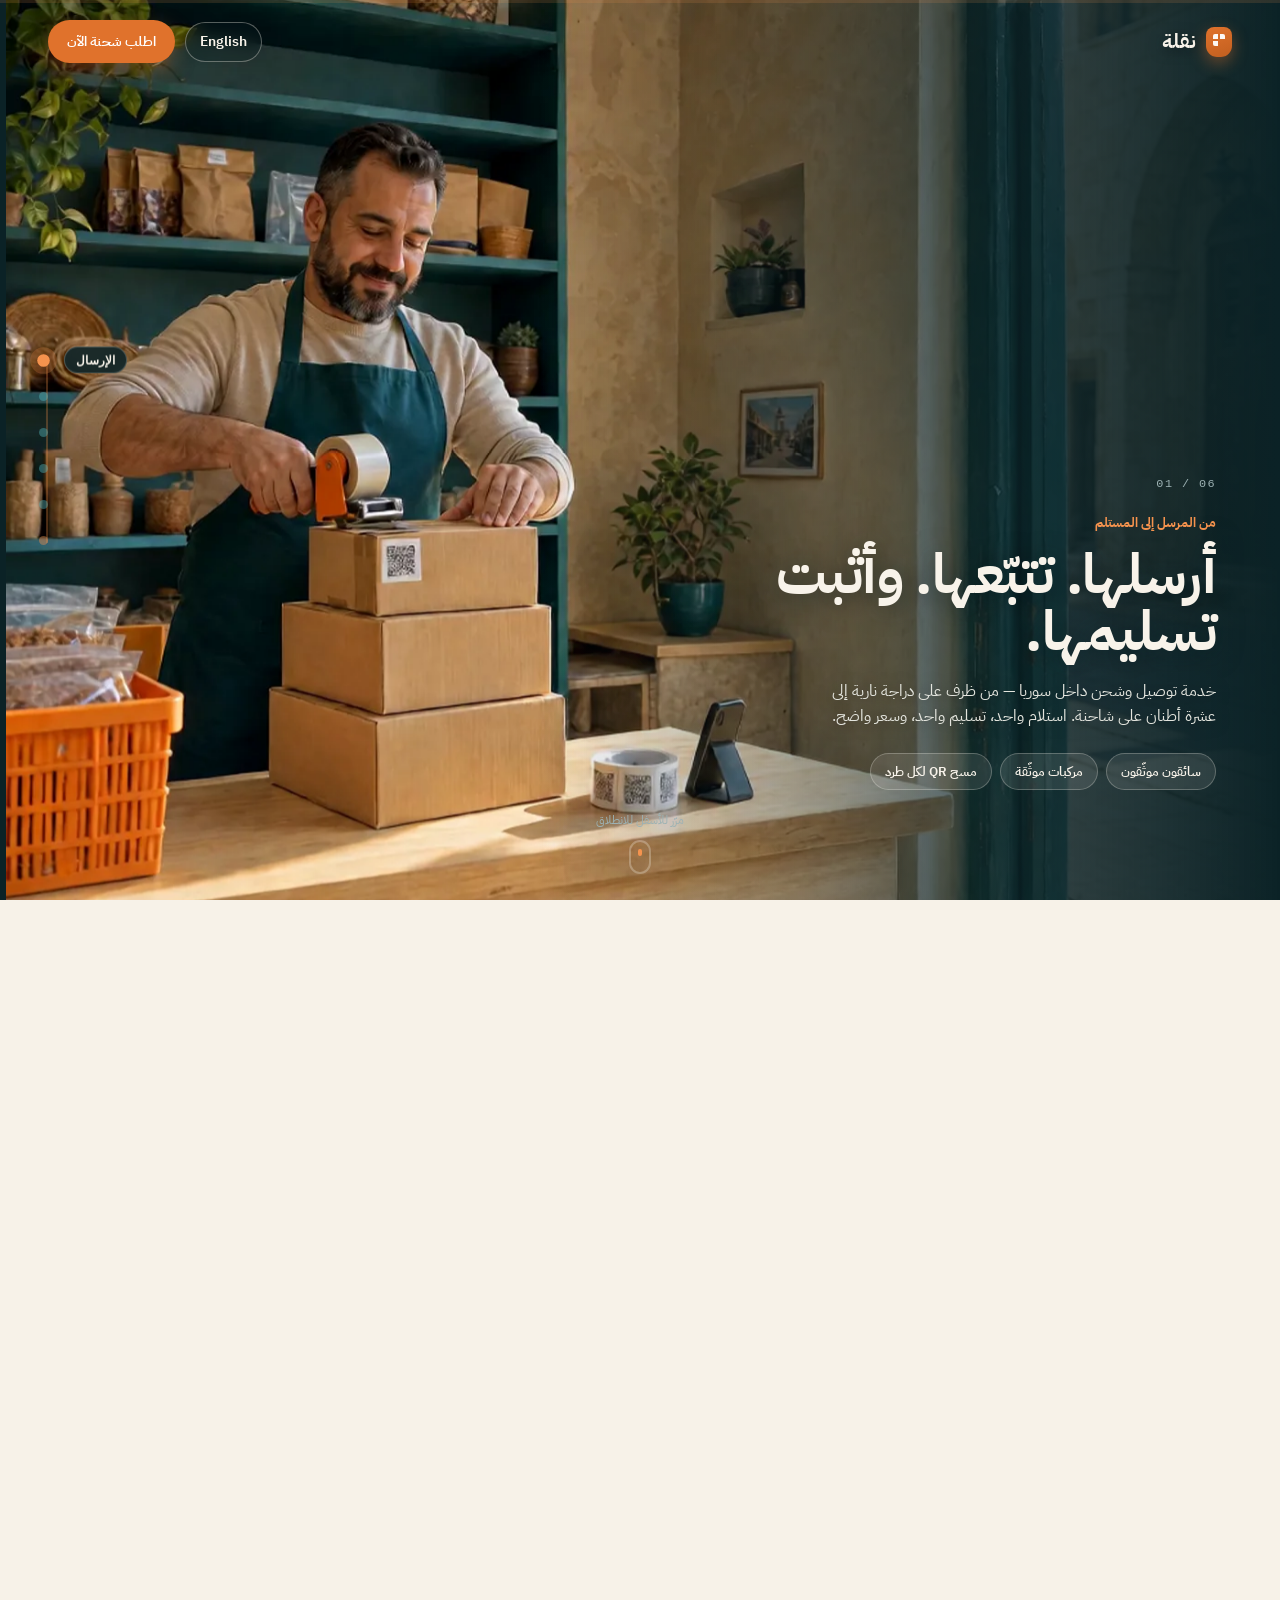
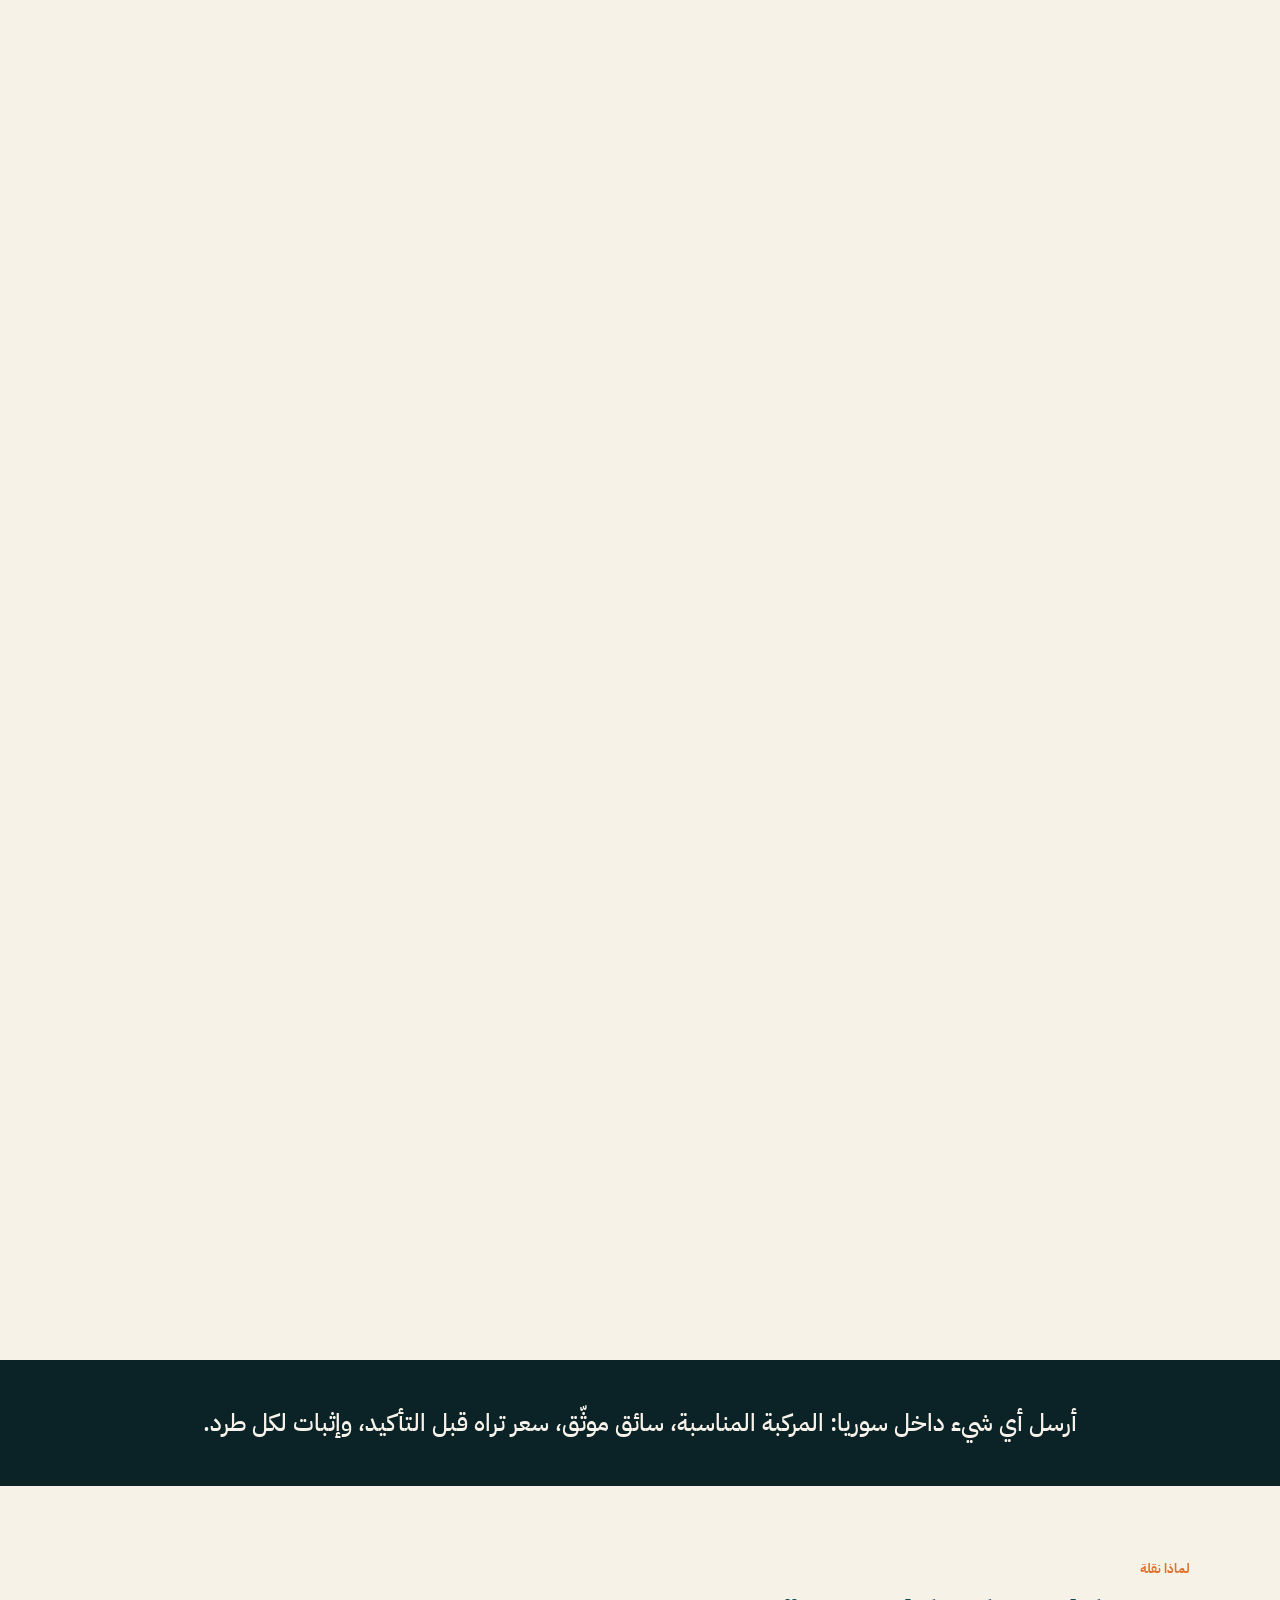
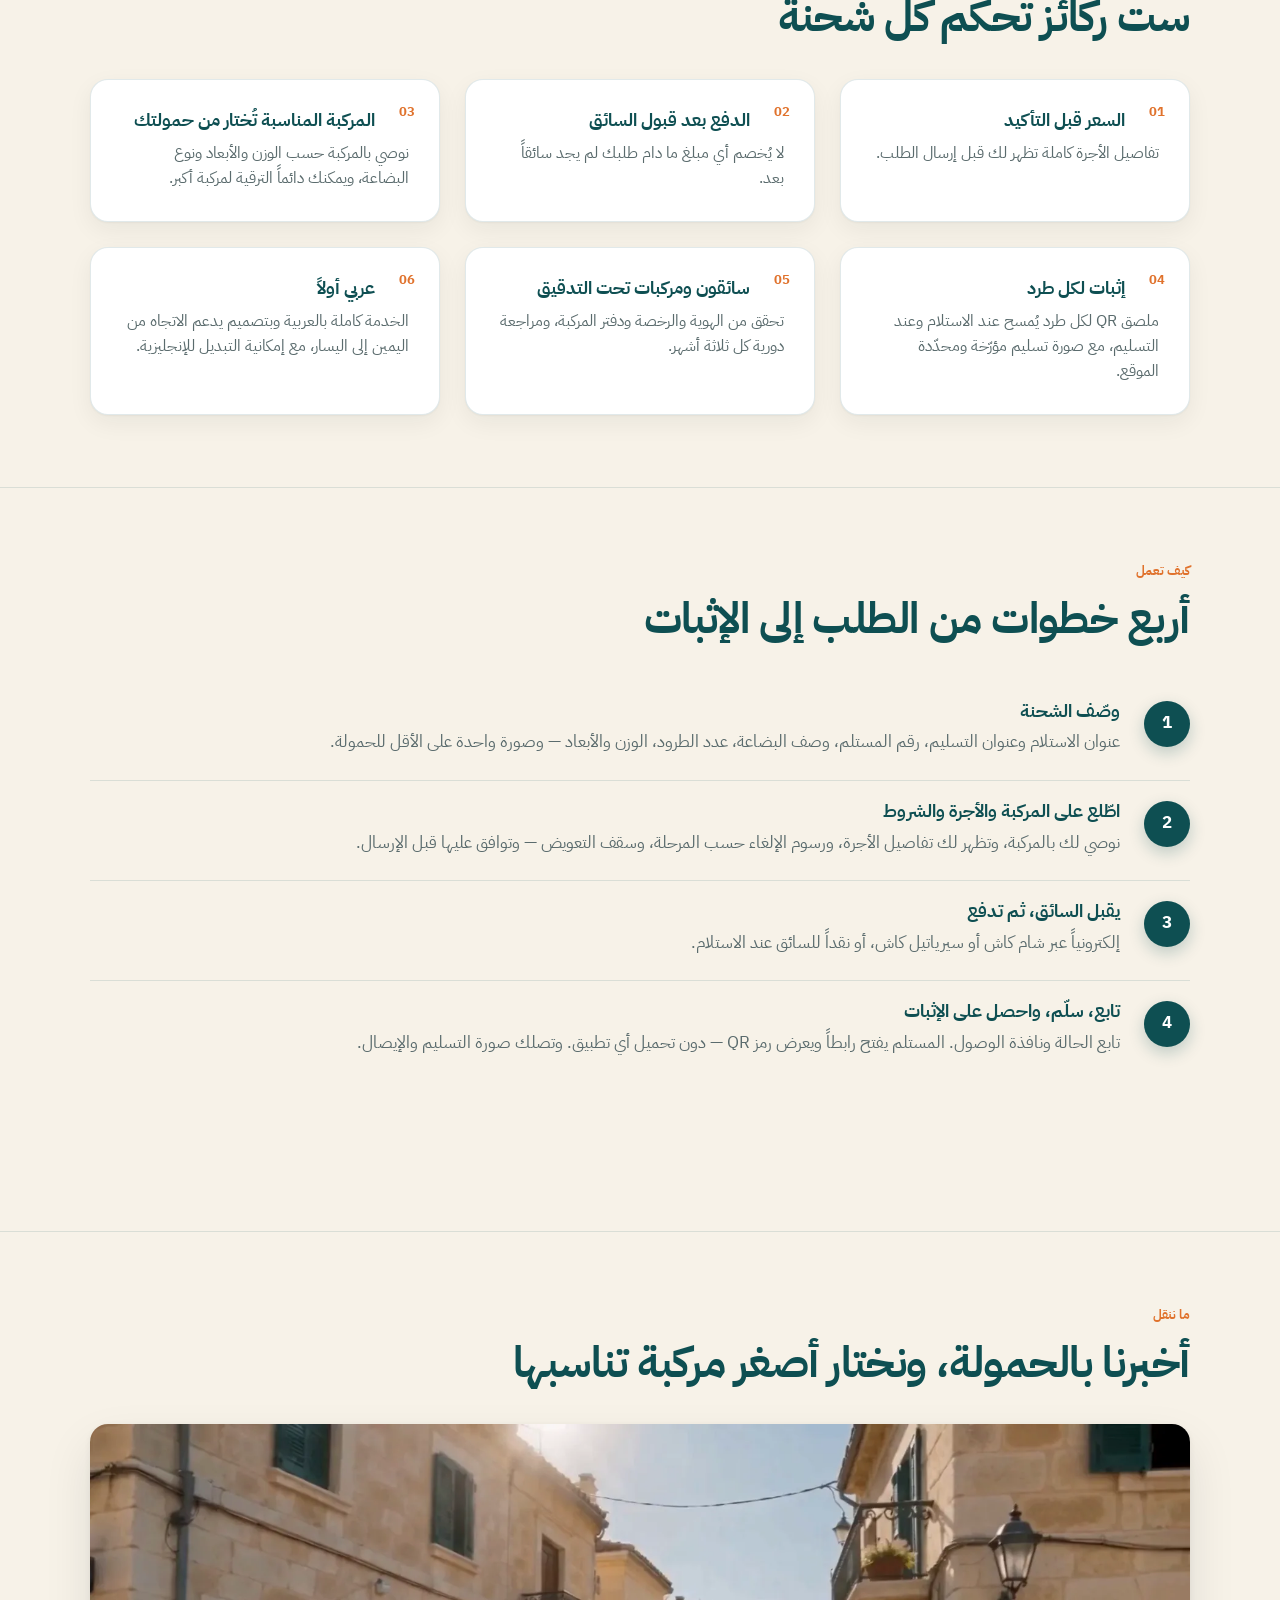
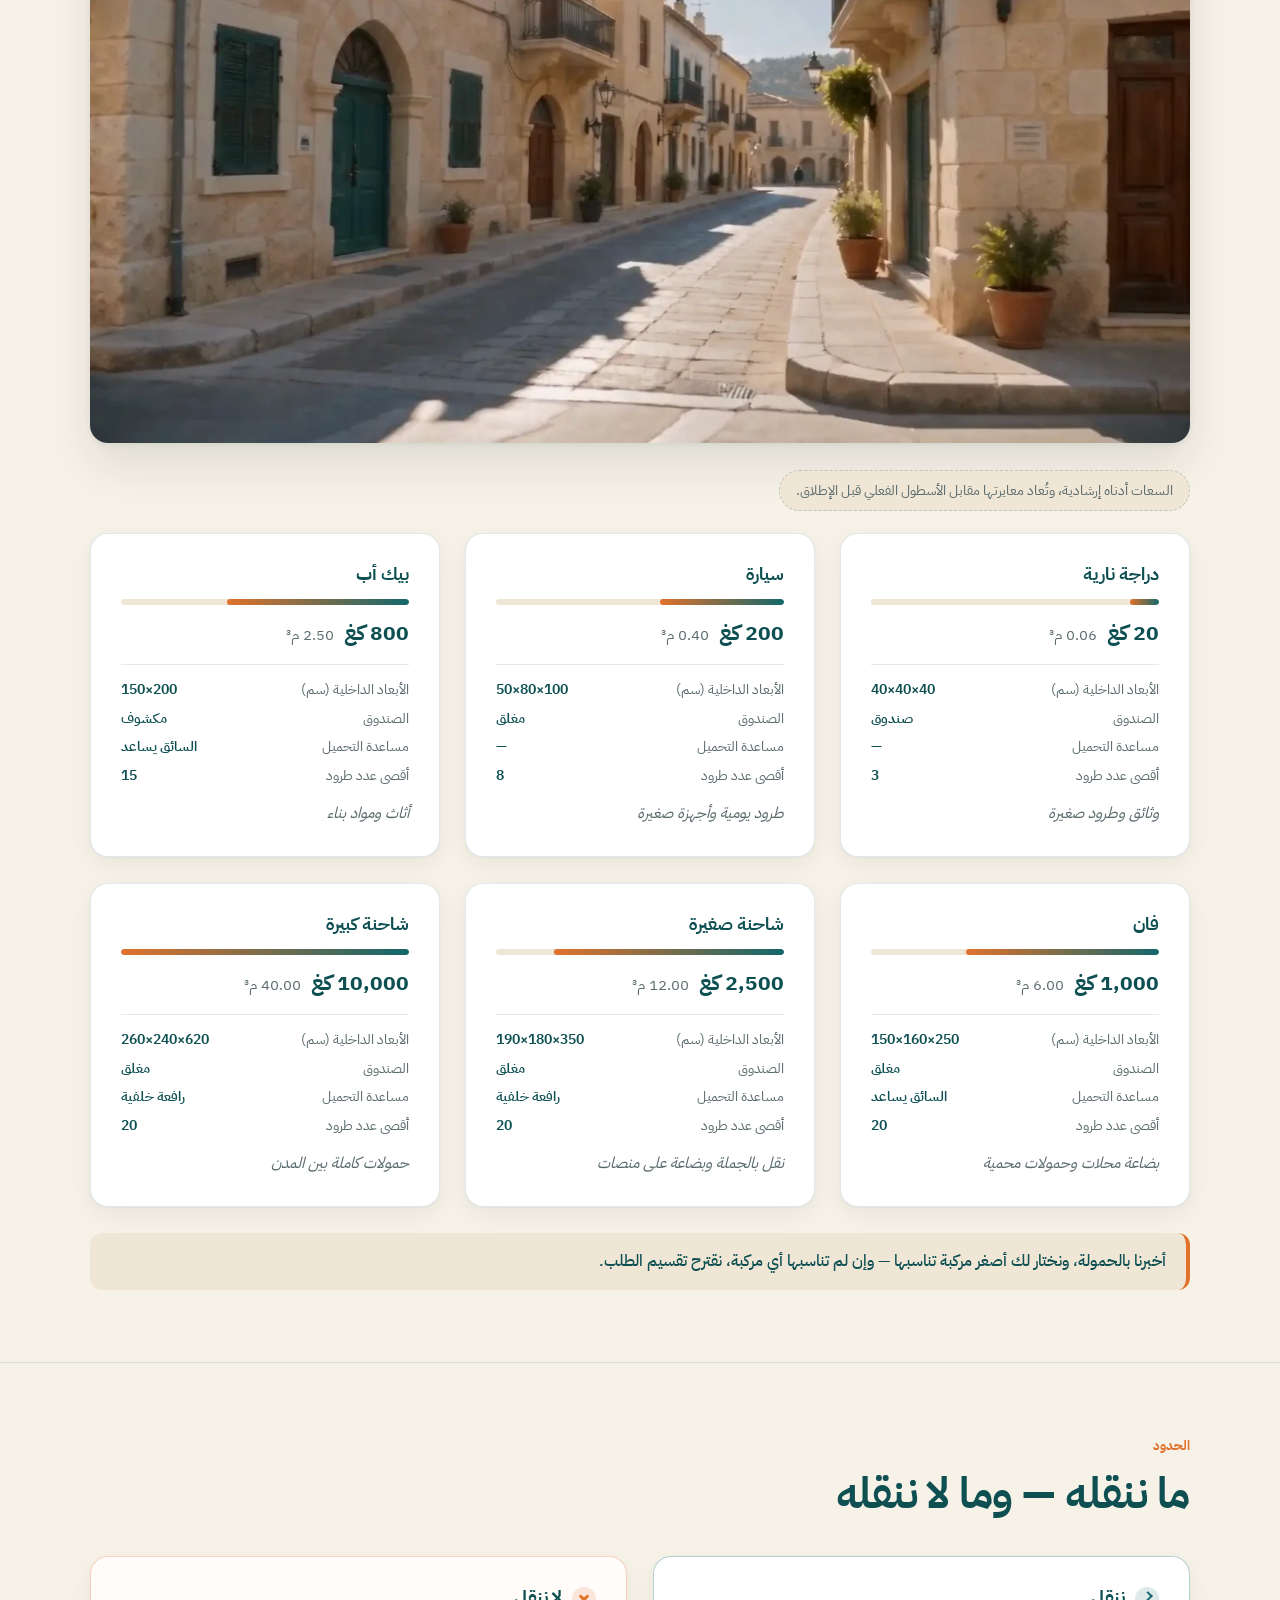
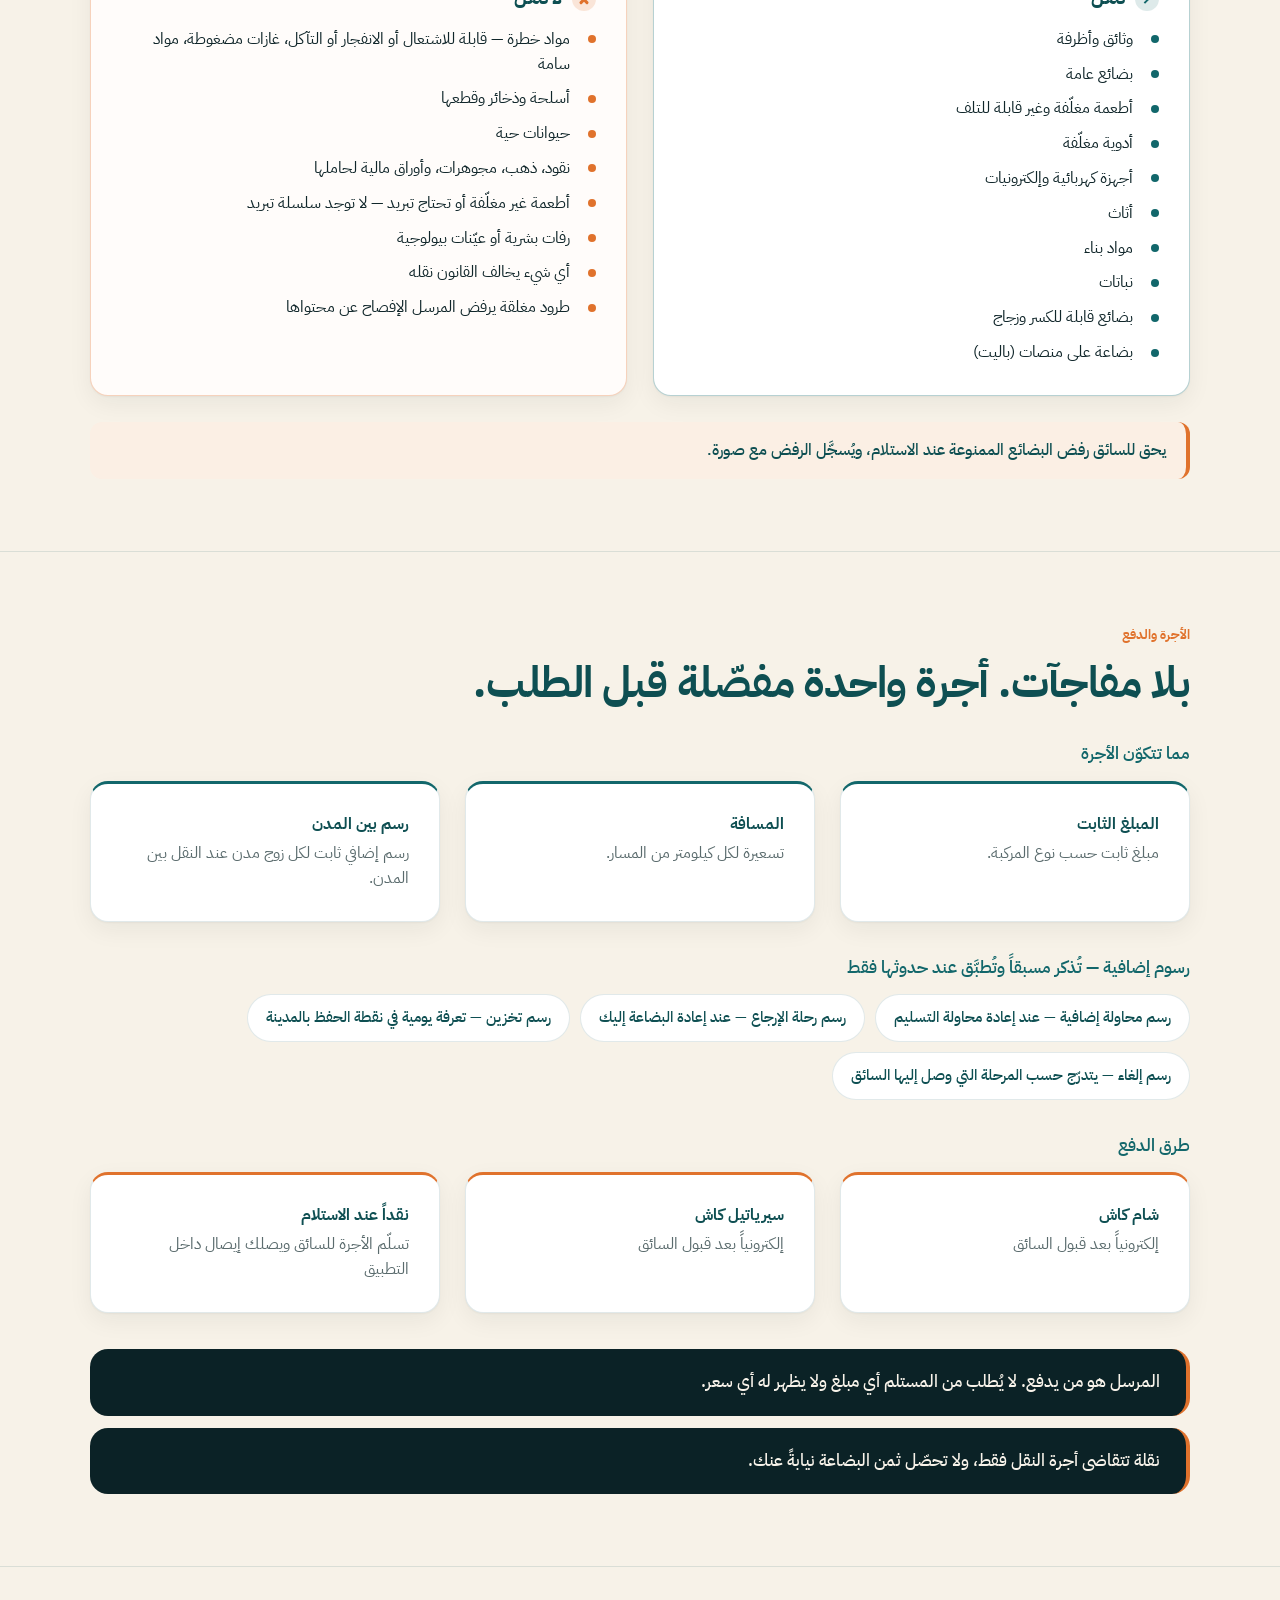
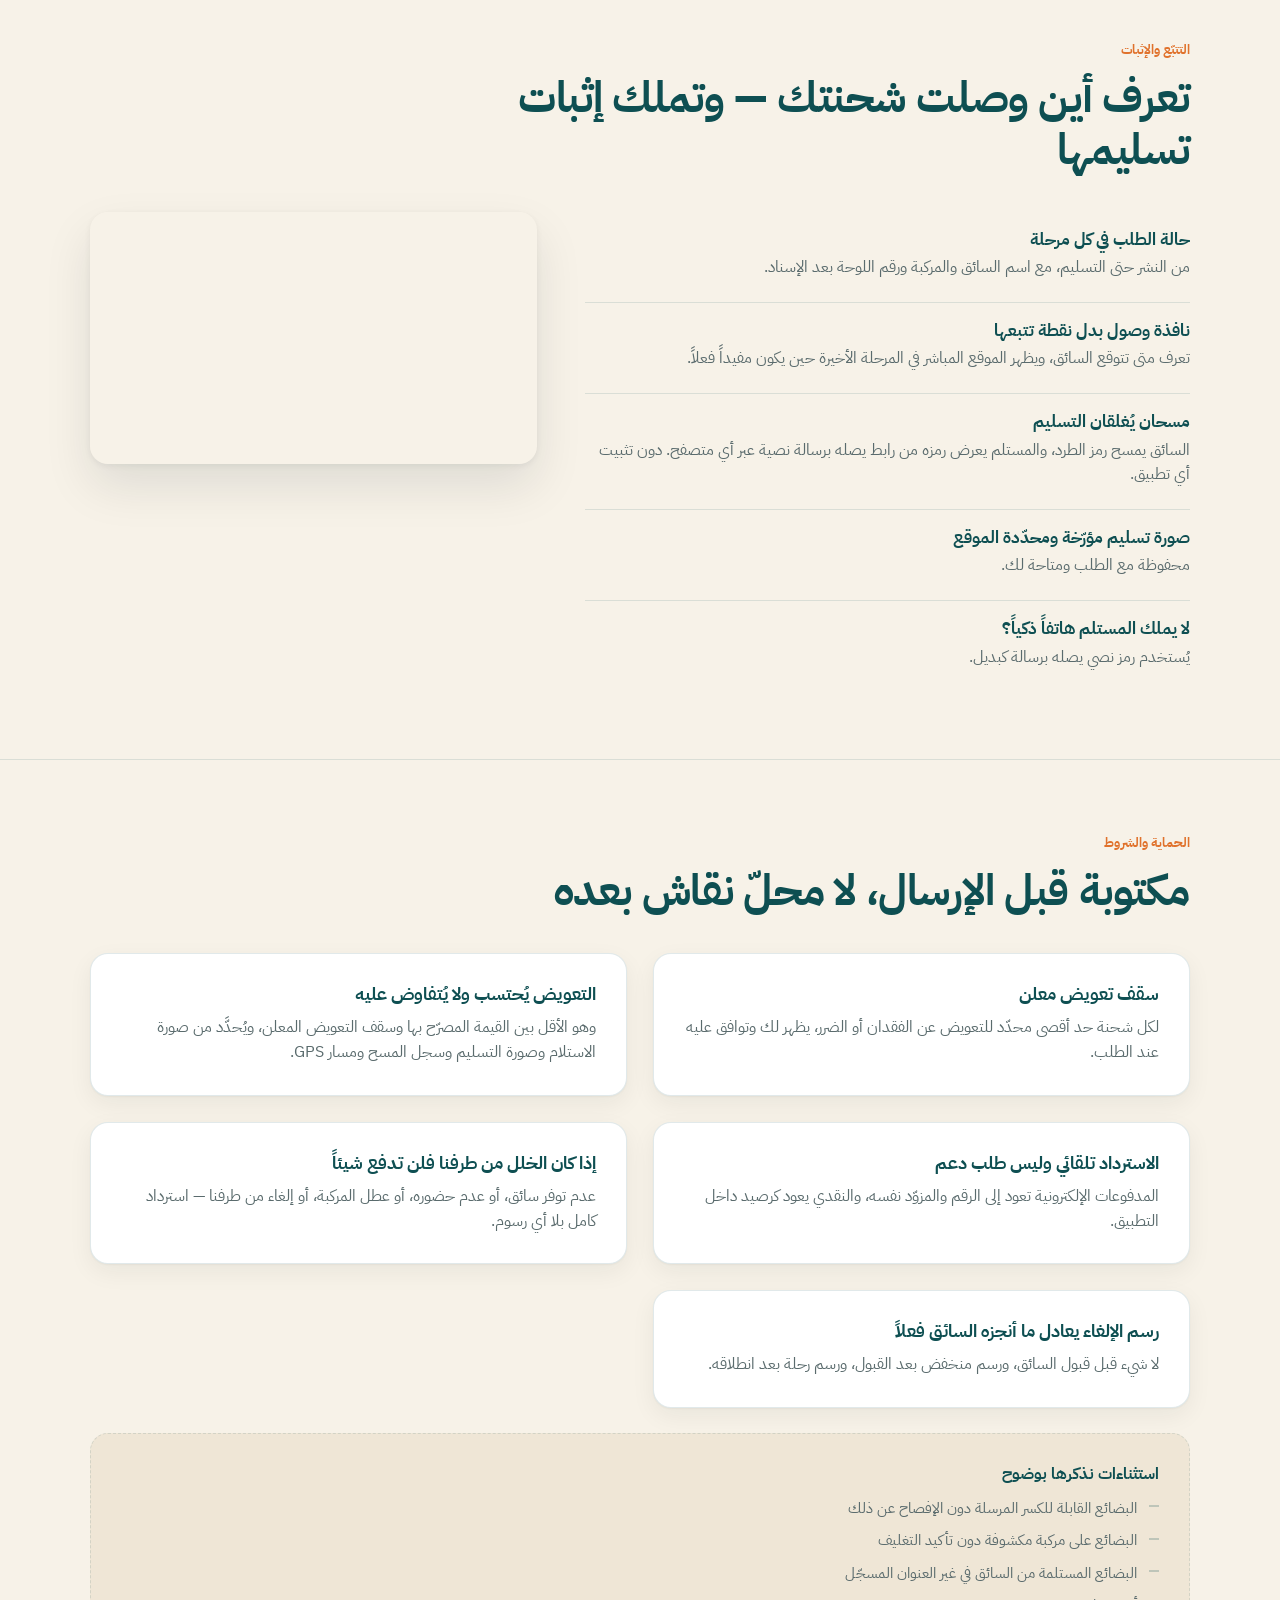
==== index.html @ bca96ea9 "Naqla landing page: scroll-scrubbed camera flight, ar + en Replaces the previous contents of this re" ====
<!doctype html>
<html lang="ar" dir="rtl">
<head>
<meta charset="utf-8">
<meta name="viewport" content="width=device-width, initial-scale=1, viewport-fit=cover">
<title>نقلة — خدمة التوصيل والشحن داخل سوريا</title>
<meta name="description" content="احجز سائقاً موثّقاً والمركبة المناسبة لحمولتك. سعر واضح قبل التأكيد، وإثبات QR لكل طرد، وتوصيل داخل المدينة وبين المدن.">
<meta name="keywords" content="توصيل سوريا، شحن دمشق حلب، نقل بضائع، شحن داخلي">
<meta name="theme-color" content="#0B2226">
<link rel="icon" href="assets/img/favicon.svg" type="image/svg+xml">
<link rel="apple-touch-icon" href="assets/img/og.jpg">
<link rel="canonical" href="https://naqla.sy/">
<link rel="alternate" hreflang="ar" href="https://naqla.sy/">
<link rel="alternate" hreflang="en" href="https://naqla.sy/en/">
<link rel="alternate" hreflang="x-default" href="https://naqla.sy/">
<meta property="og:type" content="website">
<meta property="og:locale" content="ar_SY">
<meta property="og:title" content="نقلة — خدمة التوصيل والشحن داخل سوريا">
<meta property="og:description" content="احجز سائقاً موثّقاً والمركبة المناسبة لحمولتك. سعر واضح قبل التأكيد، وإثبات QR لكل طرد، وتوصيل داخل المدينة وبين المدن.">
<meta property="og:image" content="https://naqla.sy/assets/img/og.jpg">
<meta property="og:url" content="https://naqla.sy/">
<meta name="twitter:card" content="summary_large_image">
<link rel="preconnect" href="https://fonts.googleapis.com">
<link rel="preconnect" href="https://fonts.gstatic.com" crossorigin>
<link href="https://fonts.googleapis.com/css2?family=IBM+Plex+Sans+Arabic:wght@400;500;600;700&display=swap" rel="stylesheet">
<link rel="stylesheet" href="assets/css/site.css?v=02b7963d">
</head>
<body>
<a class="skip" href="#details">تجاوز إلى التفاصيل</a>

<header class="site-head">
  <a class="site-brand" href="#top">
    <span class="site-brand__mark" aria-hidden="true"></span>
    <span class="site-brand__name">نقلة</span>
  </a>
  <p class="site-head__actions">
    <a class="lang lang--head" href="en/" lang="en" hreflang="en">English</a>
    <a class="btn btn--sm btn--accent" href="#book">اطلب شحنة الآن</a>
  </p>
</header>

<div id="top"></div>
<div id="world" class="world"></div>

<main id="details">
  <p class="tagline"><span>أرسل أي شيء داخل سوريا: المركبة المناسبة، سائق موثّق، سعر تراه قبل التأكيد، وإثبات لكل طرد.</span></p>

    <section class="s s--pillars" id="pillars" aria-labelledby="pillars-title">
      <div class="wrap">
        
      <header class="s-head reveal">
        <span class="s-kicker">لماذا نقلة</span>
        <h2 class="s-title" id="pillars-title">ست ركائز تحكم كل شحنة</h2>
      </header>
        <ol class="grid grid--3 pillars">
          
          <li class="card pillar reveal" style="--i:0">
            <span class="pillar__n">01</span>
            <h3>السعر قبل التأكيد</h3>
            <p>تفاصيل الأجرة كاملة تظهر لك قبل إرسال الطلب.</p>
          </li>
          <li class="card pillar reveal" style="--i:1">
            <span class="pillar__n">02</span>
            <h3>الدفع بعد قبول السائق</h3>
            <p>لا يُخصم أي مبلغ ما دام طلبك لم يجد سائقاً بعد.</p>
          </li>
          <li class="card pillar reveal" style="--i:2">
            <span class="pillar__n">03</span>
            <h3>المركبة المناسبة تُختار من حمولتك</h3>
            <p>نوصي بالمركبة حسب الوزن والأبعاد ونوع البضاعة، ويمكنك دائماً الترقية لمركبة أكبر.</p>
          </li>
          <li class="card pillar reveal" style="--i:3">
            <span class="pillar__n">04</span>
            <h3>إثبات لكل طرد</h3>
            <p>ملصق QR لكل طرد يُمسح عند الاستلام وعند التسليم، مع صورة تسليم مؤرّخة ومحدّدة الموقع.</p>
          </li>
          <li class="card pillar reveal" style="--i:4">
            <span class="pillar__n">05</span>
            <h3>سائقون ومركبات تحت التدقيق</h3>
            <p>تحقق من الهوية والرخصة ودفتر المركبة، ومراجعة دورية كل ثلاثة أشهر.</p>
          </li>
          <li class="card pillar reveal" style="--i:5">
            <span class="pillar__n">06</span>
            <h3>عربي أولاً</h3>
            <p>الخدمة كاملة بالعربية وبتصميم يدعم الاتجاه من اليمين إلى اليسار، مع إمكانية التبديل للإنجليزية.</p>
          </li>
        </ol>
      </div>
    </section>

    <section class="s s--steps" id="steps" aria-labelledby="steps-title">
      <div class="wrap">
        
      <header class="s-head reveal">
        <span class="s-kicker">كيف تعمل</span>
        <h2 class="s-title" id="steps-title">أربع خطوات من الطلب إلى الإثبات</h2>
      </header>
        <ol class="steps">
          
          <li class="step reveal" style="--i:0">
            <span class="step__n">1</span>
            <div class="step__b"><h3>وصّف الشحنة</h3><p>عنوان الاستلام وعنوان التسليم، رقم المستلم، وصف البضاعة، عدد الطرود، الوزن والأبعاد — وصورة واحدة على الأقل للحمولة.</p></div>
          </li>
          <li class="step reveal" style="--i:1">
            <span class="step__n">2</span>
            <div class="step__b"><h3>اطّلع على المركبة والأجرة والشروط</h3><p>نوصي لك بالمركبة، وتظهر لك تفاصيل الأجرة، ورسوم الإلغاء حسب المرحلة، وسقف التعويض — وتوافق عليها قبل الإرسال.</p></div>
          </li>
          <li class="step reveal" style="--i:2">
            <span class="step__n">3</span>
            <div class="step__b"><h3>يقبل السائق، ثم تدفع</h3><p>إلكترونياً عبر شام كاش أو سيرياتيل كاش، أو نقداً للسائق عند الاستلام.</p></div>
          </li>
          <li class="step reveal" style="--i:3">
            <span class="step__n">4</span>
            <div class="step__b"><h3>تابع، سلّم، واحصل على الإثبات</h3><p>تابع الحالة ونافذة الوصول. المستلم يفتح رابطاً ويعرض رمز QR — دون تحميل أي تطبيق. وتصلك صورة التسليم والإيصال.</p></div>
          </li>
        </ol>
        <p class="note reveal">الصور إلزامية عند إنشاء الطلب، لأنها المرجع الأساسي لأي مطالبة بالضرر لاحقاً.</p>
      </div>
    </section>

    <section class="s s--fleet" id="fleet" aria-labelledby="fleet-title">
      <div class="wrap">
        
      <header class="s-head reveal">
        <span class="s-kicker">ما ننقل</span>
        <h2 class="s-title" id="fleet-title">أخبرنا بالحمولة، ونختار أصغر مركبة تناسبها</h2>
      </header>
        <figure class="shot reveal">
          <img src="assets/img/fleet.webp" width="1800" height="1018" loading="lazy" decoding="async"
               alt="مركبات نقلة الست في ساحة الأسطول">
        </figure>
        <p class="caveat reveal">السعات أدناه إرشادية، وتُعاد معايرتها مقابل الأسطول الفعلي قبل الإطلاق.</p>
        <ul class="grid grid--3 fleetcards">
          
          <li class="card veh reveal" style="--i:0">
            <h3 class="veh__n">دراجة نارية</h3>
            <div class="veh__bar" aria-hidden="true"><span style="inline-size:10%"></span></div>
            <p class="veh__cap"><strong>20 كغ</strong><span>0.06 م³</span></p>
            <dl class="veh__d">
              <dt>الأبعاد الداخلية (سم)</dt><dd>40×40×40</dd>
              <dt>الصندوق</dt><dd>صندوق</dd>
              <dt>مساعدة التحميل</dt><dd>—</dd>
              <dt>أقصى عدد طرود</dt><dd>3</dd>
            </dl>
            <p class="veh__u">وثائق وطرود صغيرة</p>
          </li>
          <li class="card veh reveal" style="--i:1">
            <h3 class="veh__n">سيارة</h3>
            <div class="veh__bar" aria-hidden="true"><span style="inline-size:43%"></span></div>
            <p class="veh__cap"><strong>200 كغ</strong><span>0.40 م³</span></p>
            <dl class="veh__d">
              <dt>الأبعاد الداخلية (سم)</dt><dd>100×80×50</dd>
              <dt>الصندوق</dt><dd>مغلق</dd>
              <dt>مساعدة التحميل</dt><dd>—</dd>
              <dt>أقصى عدد طرود</dt><dd>8</dd>
            </dl>
            <p class="veh__u">طرود يومية وأجهزة صغيرة</p>
          </li>
          <li class="card veh reveal" style="--i:2">
            <h3 class="veh__n">بيك أب</h3>
            <div class="veh__bar" aria-hidden="true"><span style="inline-size:63%"></span></div>
            <p class="veh__cap"><strong>800 كغ</strong><span>2.50 م³</span></p>
            <dl class="veh__d">
              <dt>الأبعاد الداخلية (سم)</dt><dd>200×150</dd>
              <dt>الصندوق</dt><dd>مكشوف</dd>
              <dt>مساعدة التحميل</dt><dd>السائق يساعد</dd>
              <dt>أقصى عدد طرود</dt><dd>15</dd>
            </dl>
            <p class="veh__u">أثاث ومواد بناء</p>
          </li>
          <li class="card veh reveal" style="--i:3">
            <h3 class="veh__n">فان</h3>
            <div class="veh__bar" aria-hidden="true"><span style="inline-size:67%"></span></div>
            <p class="veh__cap"><strong>1,000 كغ</strong><span>6.00 م³</span></p>
            <dl class="veh__d">
              <dt>الأبعاد الداخلية (سم)</dt><dd>250×160×150</dd>
              <dt>الصندوق</dt><dd>مغلق</dd>
              <dt>مساعدة التحميل</dt><dd>السائق يساعد</dd>
              <dt>أقصى عدد طرود</dt><dd>20</dd>
            </dl>
            <p class="veh__u">بضاعة محلات وحمولات محمية</p>
          </li>
          <li class="card veh reveal" style="--i:4">
            <h3 class="veh__n">شاحنة صغيرة</h3>
            <div class="veh__bar" aria-hidden="true"><span style="inline-size:80%"></span></div>
            <p class="veh__cap"><strong>2,500 كغ</strong><span>12.00 م³</span></p>
            <dl class="veh__d">
              <dt>الأبعاد الداخلية (سم)</dt><dd>350×180×190</dd>
              <dt>الصندوق</dt><dd>مغلق</dd>
              <dt>مساعدة التحميل</dt><dd>رافعة خلفية</dd>
              <dt>أقصى عدد طرود</dt><dd>20</dd>
            </dl>
            <p class="veh__u">نقل بالجملة وبضاعة على منصات</p>
          </li>
          <li class="card veh reveal" style="--i:5">
            <h3 class="veh__n">شاحنة كبيرة</h3>
            <div class="veh__bar" aria-hidden="true"><span style="inline-size:100%"></span></div>
            <p class="veh__cap"><strong>10,000 كغ</strong><span>40.00 م³</span></p>
            <dl class="veh__d">
              <dt>الأبعاد الداخلية (سم)</dt><dd>620×240×260</dd>
              <dt>الصندوق</dt><dd>مغلق</dd>
              <dt>مساعدة التحميل</dt><dd>رافعة خلفية</dd>
              <dt>أقصى عدد طرود</dt><dd>20</dd>
            </dl>
            <p class="veh__u">حمولات كاملة بين المدن</p>
          </li>
        </ul>
        <p class="note reveal">أخبرنا بالحمولة، ونختار لك أصغر مركبة تناسبها — وإن لم تناسبها أي مركبة، نقترح تقسيم الطلب.</p>
      </div>
    </section>

    <section class="s s--carry" id="carry" aria-labelledby="carry-title">
      <div class="wrap">
        
      <header class="s-head reveal">
        <span class="s-kicker">الحدود</span>
        <h2 class="s-title" id="carry-title">ما ننقله — وما لا ننقله</h2>
      </header>
        <div class="two">
          <div class="card panel panel--yes reveal">
            <h3><span class="tick" aria-hidden="true"></span>ننقل</h3>
            <ul><li>وثائق وأظرفة</li><li>بضائع عامة</li><li>أطعمة مغلّفة وغير قابلة للتلف</li><li>أدوية مغلّفة</li><li>أجهزة كهربائية وإلكترونيات</li><li>أثاث</li><li>مواد بناء</li><li>نباتات</li><li>بضائع قابلة للكسر وزجاج</li><li>بضاعة على منصات (باليت)</li></ul>
          </div>
          <div class="card panel panel--no reveal">
            <h3><span class="cross" aria-hidden="true"></span>لا ننقل</h3>
            <ul><li>مواد خطرة — قابلة للاشتعال أو الانفجار أو التآكل، غازات مضغوطة، مواد سامة</li><li>أسلحة وذخائر وقطعها</li><li>حيوانات حية</li><li>نقود، ذهب، مجوهرات، وأوراق مالية لحاملها</li><li>أطعمة غير مغلّفة أو تحتاج تبريد — لا توجد سلسلة تبريد</li><li>رفات بشرية أو عيّنات بيولوجية</li><li>أي شيء يخالف القانون نقله</li><li>طرود مغلقة يرفض المرسل الإفصاح عن محتواها</li></ul>
          </div>
        </div>
        <p class="note note--hard reveal">يحق للسائق رفض البضائع الممنوعة عند الاستلام، ويُسجَّل الرفض مع صورة.</p>
      </div>
    </section>

    <section class="s s--pricing" id="pricing" aria-labelledby="pricing-title">
      <div class="wrap">
        
      <header class="s-head reveal">
        <span class="s-kicker">الأجرة والدفع</span>
        <h2 class="s-title" id="pricing-title">بلا مفاجآت. أجرة واحدة مفصّلة قبل الطلب.</h2>
      </header>
        <h3 class="sub reveal">مما تتكوّن الأجرة</h3>
        <ul class="grid grid--3">
          
          <li class="card fee reveal" style="--i:0"><h4>المبلغ الثابت</h4><p>مبلغ ثابت حسب نوع المركبة.</p></li>
          <li class="card fee reveal" style="--i:1"><h4>المسافة</h4><p>تسعيرة لكل كيلومتر من المسار.</p></li>
          <li class="card fee reveal" style="--i:2"><h4>رسم بين المدن</h4><p>رسم إضافي ثابت لكل زوج مدن عند النقل بين المدن.</p></li>
        </ul>
        <h3 class="sub reveal">رسوم إضافية — تُذكر مسبقاً وتُطبَّق عند حدوثها فقط</h3>
        <ul class="chips reveal"><li>رسم محاولة إضافية — عند إعادة محاولة التسليم</li><li>رسم رحلة الإرجاع — عند إعادة البضاعة إليك</li><li>رسم تخزين — تعرفة يومية في نقطة الحفظ بالمدينة</li><li>رسم إلغاء — يتدرّج حسب المرحلة التي وصل إليها السائق</li></ul>
        <h3 class="sub reveal">طرق الدفع</h3>
        <ul class="grid grid--3">
          
          <li class="card pay reveal" style="--i:0"><h4>شام كاش</h4><p>إلكترونياً بعد قبول السائق</p></li>
          <li class="card pay reveal" style="--i:1"><h4>سيرياتيل كاش</h4><p>إلكترونياً بعد قبول السائق</p></li>
          <li class="card pay reveal" style="--i:2"><h4>نقداً عند الاستلام</h4><p>تسلّم الأجرة للسائق ويصلك إيصال داخل التطبيق</p></li>
        </ul>
        <div class="bounds">
          <p class="bound reveal">المرسل هو من يدفع. لا يُطلب من المستلم أي مبلغ ولا يظهر له أي سعر.</p><p class="bound reveal">نقلة تتقاضى أجرة النقل فقط، ولا تحصّل ثمن البضاعة نيابةً عنك.</p>
        </div>
      </div>
    </section>

    <section class="s s--tracking" id="tracking" aria-labelledby="tracking-title">
      <div class="wrap">
        
      <header class="s-head reveal">
        <span class="s-kicker">التتبّع والإثبات</span>
        <h2 class="s-title" id="tracking-title">تعرف أين وصلت شحنتك — وتملك إثبات تسليمها</h2>
      </header>
        <div class="split">
          <ul class="rows">
            
            <li class="row reveal" style="--i:0"><h3>حالة الطلب في كل مرحلة</h3><p>من النشر حتى التسليم، مع اسم السائق والمركبة ورقم اللوحة بعد الإسناد.</p></li>
            <li class="row reveal" style="--i:1"><h3>نافذة وصول بدل نقطة تتبعها</h3><p>تعرف متى تتوقع السائق، ويظهر الموقع المباشر في المرحلة الأخيرة حين يكون مفيداً فعلاً.</p></li>
            <li class="row reveal" style="--i:2"><h3>مسحان يُغلقان التسليم</h3><p>السائق يمسح رمز الطرد، والمستلم يعرض رمزه من رابط يصله برسالة نصية عبر أي متصفح. دون تثبيت أي تطبيق.</p></li>
            <li class="row reveal" style="--i:3"><h3>صورة تسليم مؤرّخة ومحدّدة الموقع</h3><p>محفوظة مع الطلب ومتاحة لك.</p></li>
            <li class="row reveal" style="--i:4"><h3>لا يملك المستلم هاتفاً ذكياً؟</h3><p>يُستخدم رمز نصي يصله برسالة كبديل.</p></li>
          </ul>
          <figure class="shot shot--tall reveal">
            <img src="assets/img/delivery@900.webp" width="900" height="509" loading="lazy" decoding="async"
                 alt="المستلم يعرض رمز التحقق على هاتفه والسائق يمسحه عند الباب">
          </figure>
        </div>
      </div>
    </section>

    <section class="s s--protect" id="protection" aria-labelledby="protection-title">
      <div class="wrap">
        
      <header class="s-head reveal">
        <span class="s-kicker">الحماية والشروط</span>
        <h2 class="s-title" id="protection-title">مكتوبة قبل الإرسال، لا محلّ نقاش بعده</h2>
      </header>
        <ul class="grid grid--2">
          
          <li class="card reveal" style="--i:0"><h3>سقف تعويض معلن</h3><p>لكل شحنة حد أقصى محدّد للتعويض عن الفقدان أو الضرر، يظهر لك وتوافق عليه عند الطلب.</p></li>
          <li class="card reveal" style="--i:1"><h3>التعويض يُحتسب ولا يُتفاوض عليه</h3><p>وهو الأقل بين القيمة المصرّح بها وسقف التعويض المعلن، ويُحدَّد من صورة الاستلام وصورة التسليم وسجل المسح ومسار GPS.</p></li>
          <li class="card reveal" style="--i:2"><h3>الاسترداد تلقائي وليس طلب دعم</h3><p>المدفوعات الإلكترونية تعود إلى الرقم والمزوّد نفسه، والنقدي يعود كرصيد داخل التطبيق.</p></li>
          <li class="card reveal" style="--i:3"><h3>إذا كان الخلل من طرفنا فلن تدفع شيئاً</h3><p>عدم توفر سائق، أو عدم حضوره، أو عطل المركبة، أو إلغاء من طرفنا — استرداد كامل بلا أي رسوم.</p></li>
          <li class="card reveal" style="--i:4"><h3>رسم الإلغاء يعادل ما أنجزه السائق فعلاً</h3><p>لا شيء قبل قبول السائق، ورسم منخفض بعد القبول، ورسم رحلة بعد انطلاقه.</p></li>
        </ul>
        <div class="card excl reveal">
          <h3>استثناءات نذكرها بوضوح</h3>
          <ul><li>البضائع القابلة للكسر المرسلة دون الإفصاح عن ذلك</li><li>البضائع على مركبة مكشوفة دون تأكيد التغليف</li><li>البضائع المستلمة من السائق في غير العنوان المسجّل</li><li>أي خسائر تبعية</li></ul>
        </div>
      </div>
    </section>

    <section class="s s--fails" id="fails" aria-labelledby="fails-title">
      <div class="wrap">
        
      <header class="s-head reveal">
        <span class="s-kicker">إذا تعذّر التسليم</span>
        <h2 class="s-title" id="fails-title">لا شيء يبقى معلّقاً. أنت من يقرّر ما يحدث بعدها.</h2>
      </header>
        <ul class="grid grid--4">
          
          <li class="card reveal" style="--i:0"><h3>إعادة المحاولة</h3><p>محاولة تسليم أخرى ضمن الحد المسموح، مع رسم محاولة إضافية.</p></li>
          <li class="card reveal" style="--i:1"><h3>تحويل</h3><p>عنوان جديد أو مستلم جديد بتفويض منك، مع إعادة تسعير إن تغيّرت المسافة بشكل جوهري.</p></li>
          <li class="card reveal" style="--i:2"><h3>إرجاع</h3><p>تعود البضاعة إليك، مع رسم رحلة إرجاع وتأكيد استلام بصورة.</p></li>
          <li class="card reveal" style="--i:3"><h3>نقطة الحفظ</h3><p>إن تعذّر استلامك للبضاعة تُنقل إلى نقطة الحفظ في المدينة، مع رسم تخزين يومي، ويُبلَّغ لك عنوان الاستلام والتاريخ النهائي كتابةً.</p></li>
        </ul>
        <p class="note note--hard reveal">التسليم كامل أو لا شيء. إذا رفض المستلم طرداً واحداً يُعلَّق الطلب بأكمله ويعود القرار إليك.</p>
      </div>
    </section>

    <section class="s s--biz" id="business" aria-labelledby="business-title">
      <div class="wrap">
        
      <header class="s-head reveal">
        <span class="s-kicker">للأعمال</span>
        <h2 class="s-title" id="business-title">مصمّمة للمحلات والمستودعات والتجّار</h2>
      </header>
        <div class="split">
          <ul class="ticks"><li class="reveal" style="--i:0">حساب أعمال باسم شركتك على كل طلب وإيصال</li><li class="reveal" style="--i:1">حتى 20 طرداً في الطلب الواحد، لكل طرد رمز QR وحالة تتبّع مستقلة</li><li class="reveal" style="--i:2">دفتر عناوين محفوظ — المحل، المستودع، الزبائن المتكررون</li><li class="reveal" style="--i:3">سجل طلبات كامل مرتبط برقم هاتفك، مع الإيصالات وتفاصيل الأجرة</li><li class="reveal" style="--i:4">يتلقّى زبائنك تحديثات الحالة ورابط التحقق دون تثبيت أي تطبيق</li><li class="reveal" style="--i:5">أدلة صور ومسح لكل شحنة — سجلّك عند أي نزاع مع الزبون</li></ul>
          <figure class="shot shot--tall reveal">
            <img src="assets/img/pickup@900.webp" width="900" height="509" loading="lazy" decoding="async"
                 alt="سائق يمسح رموز الطرود عند استلامها من محل">
          </figure>
        </div>
        <p class="cta-row reveal"><a class="btn btn--primary" href="#book">تواصل معنا بخصوص الأحجام الكبيرة</a></p>
      </div>
    </section>

    <section class="s s--cover" id="coverage" aria-labelledby="coverage-title">
      <div class="wrap">
        
      <header class="s-head reveal">
        <span class="s-kicker">التغطية</span>
        <h2 class="s-title" id="coverage-title">بين المدن وداخل المدينة بالخدمة نفسها</h2>
      </header>
        <div class="route reveal" role="img" aria-label="خط الانطلاق: دمشق إلى حلب">
          <span class="route__city">دمشق</span>
          <span class="route__line" aria-hidden="true"><i></i></span>
          <span class="route__city">حلب</span>
        </div>
        <p class="lead reveal">بدأنا من دمشق ⇄ حلب.</p><p class="lead reveal">نوصل ضمن مدننا المفعّلة. وإذا كان عنوانك خارج نطاق التغطية سنخبرك فوراً، ونسجّل طلبك لنعرف أين نتوسّع لاحقاً.</p>
      </div>
    </section>

    <section class="s s--drivers" id="drivers" aria-labelledby="drivers-title">
      <div class="wrap">
        <div class="dark card">
          <header class="s-head reveal">
            <span class="s-kicker">اعمل معنا</span>
            <h2 class="s-title" id="drivers-title">تملك مركبة؟ حوّلها إلى دخل.</h2>
          </header>
          <ul class="ticks ticks--light"><li class="reveal" style="--i:0">سجّل برقم هاتفك وارفع الهوية ورخصة القيادة ودفتر المركبة</li><li class="reveal" style="--i:1">اطّلع على الأجرة وحصتك قبل قبول الطلب</li><li class="reveal" style="--i:2">محفظة واحدة ورقم واحد — ما لك وما عليك بوضوح</li><li class="reveal" style="--i:3">دفعات منتظمة ضمن دورة ثابتة</li><li class="reveal" style="--i:4">تفاصيل كل حصة وكل تعديل ظاهرة مع سببها وبلغتك</li></ul>
          <p class="cta-row reveal"><a class="btn btn--accent" href="#book">قدّم طلبك كسائق</a></p>
        </div>
      </div>
    </section>

    <section class="s s--faq" id="faq" aria-labelledby="faq-title">
      <div class="wrap wrap--narrow">
        
      <header class="s-head reveal">
        <span class="s-kicker">أسئلة متكرّرة</span>
        <h2 class="s-title" id="faq-title">الأسئلة التي تُطرح قبل أول شحنة</h2>
      </header>
        <div class="faq">
          
          <details class="qa reveal" style="--i:0">
            <summary><span>متى أدفع؟</span><i aria-hidden="true"></i></summary>
            <div class="qa__a"><p>بعد قبول السائق للطلب. لا يُخصم أي مبلغ ما دام الطلب يبحث عن سائق.</p></div>
          </details>
          <details class="qa reveal" style="--i:1">
            <summary><span>هل يمكن للمستلم أن يدفع؟</span><i aria-hidden="true"></i></summary>
            <div class="qa__a"><p>لا. المرسل هو من يدفع دائماً، ولا يظهر أي سعر للمستلم.</p></div>
          </details>
          <details class="qa reveal" style="--i:2">
            <summary><span>هل تحصّلون ثمن البضاعة من المستلم؟</span><i aria-hidden="true"></i></summary>
            <div class="qa__a"><p>لا. نتقاضى أجرة النقل فقط.</p></div>
          </details>
          <details class="qa reveal" style="--i:3">
            <summary><span>هل يحتاج المستلم إلى التطبيق؟</span><i aria-hidden="true"></i></summary>
            <div class="qa__a"><p>لا. يصله رابط برسالة نصية ويفتح رمز التحقق في أي متصفح.</p></div>
          </details>
          <details class="qa reveal" style="--i:4">
            <summary><span>هل أختار المركبة بنفسي؟</span><i aria-hidden="true"></i></summary>
            <div class="qa__a"><p>نوصي بها حسب حمولتك، ويمكنك الترقية إلى مركبة أكبر، ولا نتيح مركبة أصغر مما تتطلبه الحمولة.</p></div>
          </details>
          <details class="qa reveal" style="--i:5">
            <summary><span>لماذا الصور إلزامية؟</span><i aria-hidden="true"></i></summary>
            <div class="qa__a"><p>لأنها الحالة المتفق عليها لبضاعتك عند الاستلام، وهي ما يحسم مطالبات الضرر بإنصاف.</p></div>
          </details>
          <details class="qa reveal" style="--i:6">
            <summary><span>ماذا لو لم يكن المستلم موجوداً؟</span><i aria-hidden="true"></i></summary>
            <div class="qa__a"><p>ينتظر السائق ويوثّق الحالة بصورة، ثم تختار أنت: إعادة محاولة، أو تحويل، أو إرجاع.</p></div>
          </details>
          <details class="qa reveal" style="--i:7">
            <summary><span>ماذا لو تضرّرت بضاعتي؟</span><i aria-hidden="true"></i></summary>
            <div class="qa__a"><p>نقارن صورة الاستلام بصورة التسليم وسجل المسح، ونعوّض وفق السياسة المعلنة — الأقل بين القيمة المصرّح بها وسقف التعويض.</p></div>
          </details>
          <details class="qa reveal" style="--i:8">
            <summary><span>هل يمكنني الإلغاء؟</span><i aria-hidden="true"></i></summary>
            <div class="qa__a"><p>نعم. مجاناً قبل قبول السائق، وبعدها يعكس الرسم ما أُنجز فعلاً.</p></div>
          </details>
          <details class="qa reveal" style="--i:9">
            <summary><span>هل التطبيق بالعربية؟</span><i aria-hidden="true"></i></summary>
            <div class="qa__a"><p>العربية هي اللغة الافتراضية بتصميم كامل من اليمين إلى اليسار، والإنجليزية متاحة بضغطة واحدة.</p></div>
          </details>
        </div>
      </div>
    </section>
</main>

    <footer class="foot" id="book">
      <div class="wrap">
        <div class="foot__top">
          <h2 class="foot__h">شحنتك على بُعد طلب واحد.</h2>
          <p class="foot__cta">
            <a class="btn btn--accent" href="#book">اطلب شحنة الآن</a>
            <a class="btn btn--ghostlight" href="#drivers">انضم كسائق</a>
            <a class="btn btn--plain" href="#book">تواصل معنا</a>
          </p>
        </div>
        <nav class="foot__cols" aria-label="روابط الموقع">
          
          <div>
            <h3>الخدمة</h3>
            <ul><li><a href="#steps">كيف تعمل</a></li><li><a href="#fleet">المركبات</a></li><li><a href="#pricing">الأجرة والدفع</a></li><li><a href="#tracking">التتبّع والإثبات</a></li></ul>
          </div>
          <div>
            <h3>الشروط</h3>
            <ul><li><a href="#protection">الحماية والتعويض</a></li><li><a href="#carry">ما ننقله</a></li><li><a href="#fails">إذا تعذّر التسليم</a></li><li><a href="#faq">أسئلة متكرّرة</a></li></ul>
          </div>
          <div>
            <h3>نقلة</h3>
            <ul><li><a href="#business">للأعمال</a></li><li><a href="#drivers">انضم كسائق</a></li><li><a href="#coverage">التغطية</a></li><li><a href="#book">تواصل معنا</a></li></ul>
          </div>
        </nav>
        <p class="foot__note">نقلة تتقاضى أجرة النقل فقط، ولا تحصّل ثمن البضاعة نيابةً عنك.</p>
        <div class="foot__legal">
          <span>نقلة — خدمة التوصيل والشحن داخل سوريا.</span>
          <a class="lang" href="en/" lang="en" hreflang="en">English</a>
        </div>
      </div>
    </footer>

<script id="sw-config" type="application/json">{"dir":"rtl","hint":"مرّر للأسفل للانطلاق","nav":false,"atmosphere":false,"crossfade":0.18,"diveScroll":1.5,"sections":[{"id":"sender","label":"الإرسال","still":"assets/img/sender.webp","accent":"#F5934E","scroll":1.7,"linger":0.42,"eyebrow":"من المرسل إلى المستلم","title":"أرسلها. تتبّعها. وأثبت تسليمها.","body":"خدمة توصيل وشحن داخل سوريا — من ظرف على دراجة نارية إلى عشرة أطنان على شاحنة. استلام واحد، تسليم واحد، وسعر واضح.","clip":"assets/vid/sender.mp4","tags":["سائقون موثّقون","مركبات موثّقة","مسح QR لكل طرد"]},{"id":"pickup","label":"الاستلام","still":"assets/img/pickup.webp","accent":"#5BBFC4","scroll":1.4,"linger":0.34,"eyebrow":"الصور إلزامية عند الطلب","title":"سعر تراه قبل أن تؤكّد","body":"تفاصيل الأجرة كاملة تظهر لك قبل الإرسال، ولا يُخصم أي مبلغ ما دام طلبك لم يجد سائقاً بعد.","clip":"assets/vid/pickup.mp4","tags":["أجرة مفصّلة","الدفع بعد قبول السائق","صورة للحمولة"]},{"id":"fleet","label":"المركبات","still":"assets/img/fleet.webp","accent":"#5BBFC4","scroll":1.6,"linger":0.44,"eyebrow":"ست مركبات","title":"المركبة المناسبة تُختار من حمولتك","body":"نوصي بالمركبة حسب الوزن والأبعاد ونوع البضاعة — من دراجة نارية إلى شاحنة كبيرة، ويمكنك دائماً الترقية لمركبة أكبر.","clip":"assets/vid/fleet.mp4","tags":["حتى 20 طرداً في الطلب","من 20 كغ إلى 10 أطنان"]},{"id":"route","label":"التغطية","still":"assets/img/route.webp","accent":"#5BBFC4","scroll":1.3,"linger":0.22,"eyebrow":"دمشق ⇄ حلب","title":"بين المدن وداخل المدينة بالخدمة نفسها","body":"بدأنا من دمشق ⇄ حلب. تعرف نافذة الوصول، ويظهر الموقع المباشر في المرحلة الأخيرة حين يكون مفيداً فعلاً.","clip":"assets/vid/route.mp4","tags":["نافذة وصول","حالة في كل مرحلة"]},{"id":"delivery","label":"التسليم","still":"assets/img/delivery.webp","accent":"#5BBFC4","scroll":1.5,"linger":0.4,"eyebrow":"دون تطبيق للمستلم","title":"مسحان يُغلقان التسليم","body":"السائق يمسح رمز الطرد، والمستلم يعرض رمزه من رابط يصله برسالة نصية عبر أي متصفح.","clip":"assets/vid/delivery.mp4","tags":["رابط برسالة نصية","رمز نصي بديل"]},{"id":"finale","label":"الإثبات","still":"assets/img/finale.webp","accent":"#F5934E","scroll":1.9,"linger":0.46,"eyebrow":"إثبات لكل طرد","title":"شحنتك على بُعد طلب واحد","body":"صورة تسليم مؤرّخة ومحدّدة الموقع، وإيصال، وسقف تعويض معلن توافق عليه قبل الإرسال.","clip":"assets/vid/finale.mp4","cta":{"primary":{"label":"اطلب شحنة الآن","href":"#book"},"secondary":{"label":"انضم كسائق","href":"#drivers"}}}],"connectors":[]}</script>
<script src="assets/js/scrub-engine.js?v=6d616b2c"></script>
<script src="assets/js/site.js?v=157b7c52"></script>
</body>
</html>
---- assets/css/site.css ----
/* ============================================================================
   نقلة · Naqla — landing page
   Written RTL-first: my own rules use LOGICAL properties (padding-inline,
   inset-inline-start, text-align:start…) so Arabic and English mirror for free.
   Physical [dir="rtl"] overrides appear only where they patch the scrub engine,
   whose CSS is physical (left/right) by design.
   ========================================================================== */

:root {
  /* palette — the brief's identity: deep teal, warm orange, sand beige, white */
  --teal-900: #0B2226;
  --teal-800: #0E3B3F;
  --teal-700: #0E4F52;
  --teal-600: #12676B;
  --orange:   #E0722C;
  --orange-d: #C25F1F;
  --sand:     #F7F2E8;
  --sand-2:   #EFE6D6;
  --white:    #FFFFFF;

  --ink:      #10262A;
  --ink-soft: #5A6B6D;
  --line:     rgba(14, 79, 82, .12);
  --line-2:   rgba(14, 79, 82, .22);

  --font: 'IBM Plex Sans Arabic', 'Segoe UI', Tahoma, system-ui, sans-serif;

  --r:   18px;
  --r-s: 12px;
  --shadow:   0 1px 2px rgba(11, 34, 38, .04), 0 8px 24px rgba(11, 34, 38, .06);
  --shadow-l: 0 2px 6px rgba(11, 34, 38, .06), 0 22px 48px rgba(11, 34, 38, .10);

  --wrap: 1180px;
  --gap: clamp(16px, 2vw, 26px);
  --s-pad: clamp(56px, 8vh, 104px);
}

* { box-sizing: border-box; }

html { scroll-behavior: smooth; }

body {
  margin: 0;
  background: var(--sand);
  color: var(--ink);
  font-family: var(--font);
  font-size: 17px;
  line-height: 1.6;
  -webkit-font-smoothing: antialiased;
  text-rendering: optimizeLegibility;
}

/* ---------------------------------------------------------------------------
   SCOPED RESET — deliberately NOT global.
   The scrub engine ships its own CSS inside `@layer sw`, and *unlayered* rules
   beat layered ones no matter how specific the layered one is. So a global
   `img { height:auto }` silently defeats `.sw-scene__still { height:100% }` and
   letterboxes every scene; `h1..h4 { color }` repaints the film headline;
   `p/ul { margin:0 }` eats the copy's spacing. Confining the reset to our own
   containers leaves the engine's cascade intact.

   `:where()` (not `:is()`) on BOTH halves so the whole reset weighs 0,0,0.
   With `:is(#details …)` it weighed 1,0,1 — enough to beat `.dark .s-title`
   (0,2,0) and repaint the dark panel's heading teal-on-teal. A reset must be
   the weakest thing in the file, not the strongest.
   --------------------------------------------------------------------------- */
:where(.site-head, #details, .foot) :where(h1, h2, h3, h4) {
  margin: 0; font-weight: 700; line-height: 1.2; color: var(--teal-700);
}
:where(.site-head, #details, .foot) :where(p, figure) { margin: 0; }
:where(.site-head, #details, .foot) :where(ul, ol, dl, dd) { margin: 0; padding: 0; }
:where(.site-head, #details, .foot) :where(li) { list-style: none; }
:where(.site-head, #details, .foot) :where(img) { max-inline-size: 100%; display: block; height: auto; }
:where(.site-head, #details, .foot) :where(a) { color: inherit; }

:focus-visible {
  outline: 3px solid var(--orange);
  outline-offset: 3px;
  border-radius: 4px;
}

.skip {
  position: absolute; inset-block-start: -60px; inset-inline-start: 12px; z-index: 300;
  background: var(--teal-700); color: var(--white);
  padding: 10px 18px; border-radius: 0 0 var(--r-s) var(--r-s);
  text-decoration: none; font-weight: 600;
  transition: inset-block-start .2s;
}
.skip:focus { inset-block-start: 0; }

/* ==========================================================================
   1. THE FILM  (scroll-world engine)
   ========================================================================== */

/* position+z-index makes .world a stacking context, so ALL the engine's
   position:fixed chrome (sky, stage, copy, route rail, scrollbar, hint) is
   z-contained here and the detail view below can slide cleanly over it.
   Fixed children stay viewport-positioned — only paint order is confined. */
.world { position: relative; z-index: 0; }

/* Dark film theme. These are UNLAYERED, so they beat the engine's @layer sw
   defaults regardless of injection order. --sw-bg also tints the copy scrim,
   which is what keeps the headline readable over live video. */
.sw-root {
  --sw-bg: var(--teal-900);
  --sw-ink: #F8F3EA;
  --sw-ink-soft: #9DB2B4;
  --sw-accent: var(--orange);
  --sw-font-display: var(--font);
  --sw-font-body: var(--font);
}

/* Arabic is cursive: letter-spacing severs the joins and looks broken.
   The engine letter-spaces the eyebrow and the scroll hint, so undo it here
   and re-apply only for Latin. */
[dir="rtl"] .sw-copy__eyebrow,
[dir="rtl"] .sw-hint { letter-spacing: 0; text-transform: none; }
[dir="ltr"] .sw-copy__eyebrow { letter-spacing: .16em; }

/* Mirror the engine's physical layout for RTL: copy + scrim to the right,
   route rail to the left so it never sits under the text column. */
[dir="rtl"] .sw-copy { left: auto; right: clamp(18px, 5vw, 64px); }
[dir="rtl"] .sw-copylayer::before {
  left: auto; right: 0;
  background: linear-gradient(270deg, var(--sw-bg) 0%,
    color-mix(in srgb, var(--sw-bg) 82%, transparent) 34%,
    color-mix(in srgb, var(--sw-bg) 40%, transparent) 62%, transparent 100%);
}
[dir="rtl"] .sw-route { right: auto; left: clamp(14px, 2.4vw, 30px); }
[dir="rtl"] .sw-route__label { right: auto; left: 24px; transform: translateY(-50%) translateX(-6px); }
[dir="rtl"] .sw-route__dot:hover .sw-route__label,
[dir="rtl"] .sw-route__dot.is-active .sw-route__label { transform: translateY(-50%) translateX(0); }

/* The route rail's hover/active label is near-white by default (it assumes a
   light page). On the dark film that put light-on-light text in an invisible
   pill — restate it as a dark chip. */
.sw-route__label {
  color: #F8F3EA;
  background: rgba(11, 34, 38, .88);
  border-color: rgba(248, 243, 234, .22);
}

/* "01 / 06" is Latin digits inside an RTL paragraph, so bidi reorders it to read
   "06 / 01". Isolating it as LTR keeps the pair in authored order while the
   element itself still flows from the inline start. */
[dir="rtl"] .sw-copy__num { direction: ltr; unicode-bidi: isolate; }

/* The engine's tag pills and buttons assume a light background; restate them
   for the dark film so they read as glass rather than mud. */
.sw-copy__tags li {
  color: #F8F3EA;
  background: rgba(248, 243, 234, .10);
  border-color: rgba(248, 243, 234, .26);
  backdrop-filter: blur(6px);
}
.sw-btn--primary { background: var(--orange); color: #fff; }
.sw-btn--ghost { color: #F8F3EA; border-color: rgba(248, 243, 234, .42); }
.sw-copy__title { text-shadow: 0 2px 26px rgba(11, 34, 38, .55); }
.sw-copy__body { text-shadow: 0 1px 16px rgba(11, 34, 38, .6); }

@media (max-width: 860px) {
  /* Mobile scrim is a bottom-up gradient in the engine; it's direction-neutral,
     so only the copy inset needs mirroring. */
  [dir="rtl"] .sw-copy { right: clamp(18px, 5vw, 64px); left: clamp(18px, 5vw, 64px); }
  [dir="rtl"] .sw-copylayer::before { background: linear-gradient(0deg, var(--sw-bg) 8%,
      color-mix(in srgb, var(--sw-bg) 70%, transparent) 46%, transparent 100%); }
}

/* ==========================================================================
   2. PERSISTENT HEADER
   ========================================================================== */

.site-head {
  position: fixed; inset-block-start: 0; inset-inline: 0; z-index: 100;
  display: flex; align-items: center; justify-content: space-between;
  gap: 16px;
  padding: clamp(12px, 2vw, 20px) clamp(16px, 4vw, 48px);
  padding-block-start: max(clamp(12px, 2vw, 20px), env(safe-area-inset-top));
}
.site-brand { display: flex; align-items: center; gap: 10px; text-decoration: none; }
.site-brand__mark {
  inline-size: 26px; block-size: 30px; border-radius: 8px 8px 11px 11px;
  background: linear-gradient(160deg, var(--orange), var(--orange-d));
  box-shadow: 0 6px 16px rgba(224, 114, 44, .42);
  position: relative; flex: none;
}
/* the QR-label motif that runs through the whole film */
.site-brand__mark::after {
  content: ""; position: absolute; inset-block-start: 7px; inset-inline-start: 7px;
  inline-size: 12px; block-size: 12px; border-radius: 2px;
  background:
    linear-gradient(#fff 0 0) 0 0 / 5px 5px no-repeat,
    linear-gradient(#fff 0 0) 100% 0 / 5px 5px no-repeat,
    linear-gradient(#fff 0 0) 0 100% / 5px 5px no-repeat;
  opacity: .95;
}
.site-brand__name { font-weight: 700; font-size: 1.22rem; color: #F8F3EA; text-shadow: 0 2px 14px rgba(11,34,38,.5); }
.site-head__actions { display: flex; align-items: center; gap: 10px; }

.lang {
  text-decoration: none; font-weight: 600; font-size: .86rem;
  padding: 8px 14px; border-radius: 999px;
  color: #F8F3EA; border: 1px solid rgba(248, 243, 234, .34);
  backdrop-filter: blur(8px); background: rgba(11, 34, 38, .22);
}
.lang:hover { background: rgba(248, 243, 234, .16); }

/* The header floats over the dark film (light text), then travels over the light
   detail view — where light-on-sand made the brand name invisible. site.js adds
   .is-solid once the film has scrolled past, flipping it to a frosted light bar. */
.site-head {
  transition: background .3s ease, box-shadow .3s ease, border-color .3s ease;
  border-block-end: 1px solid transparent;
}
.site-head.is-solid {
  background: rgba(247, 242, 232, .88);
  backdrop-filter: blur(14px) saturate(1.2);
  border-block-end-color: var(--line);
  box-shadow: 0 6px 24px rgba(11, 34, 38, .06);
}
.site-head.is-solid .site-brand__name { color: var(--teal-700); text-shadow: none; }
.site-head.is-solid .lang {
  color: var(--teal-700); border-color: var(--line-2); background: transparent;
}
.site-head.is-solid .lang:hover { background: var(--sand-2); }

.btn {
  display: inline-block; text-decoration: none; font-weight: 600;
  padding: 13px 26px; border-radius: 999px; border: 1.5px solid transparent;
  transition: transform .2s, background .2s, box-shadow .2s;
  white-space: nowrap;
}
.btn:hover { transform: translateY(-2px); }
.btn--sm { padding: 9px 18px; font-size: .9rem; }
.btn--primary { background: var(--teal-700); color: var(--white); box-shadow: 0 8px 22px rgba(14, 79, 82, .26); }
.btn--primary:hover { background: var(--teal-600); }
.btn--accent { background: var(--orange); color: var(--white); box-shadow: 0 8px 22px rgba(224, 114, 44, .34); }
.btn--accent:hover { background: var(--orange-d); }
.btn--ghostlight { color: #F8F3EA; border-color: rgba(248, 243, 234, .44); }
.btn--ghostlight:hover { background: rgba(248, 243, 234, .12); }
.btn--plain { color: #F8F3EA; opacity: .82; padding-inline: 8px; }
.btn--plain:hover { opacity: 1; }

/* ==========================================================================
   3. DETAIL VIEW
   ========================================================================== */

#details, .foot { position: relative; z-index: 10; }
#details { background: var(--sand); border-start-start-radius: 0; }

.wrap { max-inline-size: var(--wrap); margin-inline: auto; padding-inline: clamp(16px, 5vw, 40px); }
.wrap--narrow { max-inline-size: 820px; }

.s { padding-block: var(--s-pad); }
.s + .s { border-block-start: 1px solid var(--line); }

/* the positioning line, lifted straight off the film into the page */
.tagline {
  background: var(--teal-900); color: #F8F3EA;
  padding-block: clamp(28px, 5vh, 52px); padding-inline: clamp(16px, 5vw, 40px);
  text-align: center;
}
.tagline span {
  display: block; max-inline-size: 900px; margin-inline: auto;
  font-size: clamp(1.05rem, 2.1vw, 1.5rem); font-weight: 500; line-height: 1.5;
}

.s-head { margin-block-end: clamp(28px, 4vh, 46px); max-inline-size: 780px; }
.s-kicker {
  display: block; color: var(--orange); font-weight: 700; font-size: .82rem;
  margin-block-end: 12px;
}
[dir="ltr"] .s-kicker { text-transform: uppercase; letter-spacing: .14em; }
.s-title { font-size: clamp(1.7rem, 3.5vw, 2.7rem); letter-spacing: -.01em; }
.sub {
  font-size: 1.05rem; color: var(--teal-600); margin-block: clamp(30px, 4vh, 44px) 16px;
  font-weight: 600;
}
.lead { font-size: clamp(1rem, 1.6vw, 1.16rem); color: var(--ink-soft); max-inline-size: 68ch; margin-block-start: 14px; }

.grid { display: grid; gap: var(--gap); }
.grid--2 { grid-template-columns: repeat(2, 1fr); }
.grid--3 { grid-template-columns: repeat(3, 1fr); }
.grid--4 { grid-template-columns: repeat(4, 1fr); }

.card {
  background: var(--white); border: 1px solid var(--line);
  border-radius: var(--r); padding: clamp(20px, 2.4vw, 30px);
  box-shadow: var(--shadow);
  transition: transform .25s, box-shadow .25s;
}
.card h3 { font-size: 1.1rem; margin-block-end: 10px; }
.card h4 { font-size: 1.02rem; margin-block-end: 8px; }
.card p { color: var(--ink-soft); font-size: .97rem; }

/* pillars */
.pillar { position: relative; padding-block-start: 30px; }
.pillar:hover { transform: translateY(-4px); box-shadow: var(--shadow-l); }
/* Index sits at the inline START so it leads the heading in reading order —
   right in Arabic, left in English — with the title padded clear of it. */
.pillar__n {
  position: absolute; inset-block-start: 22px; inset-inline-start: 24px;
  font-size: .8rem; font-weight: 700; color: var(--orange);
  font-variant-numeric: tabular-nums;
}
.pillar h3 { padding-inline-start: 34px; }

/* steps */
.steps { display: grid; gap: 4px; }
.step { display: flex; gap: clamp(14px, 2vw, 24px); align-items: flex-start; padding-block: 20px; position: relative; }
.step + .step { border-block-start: 1px solid var(--line); }
.step__n {
  flex: none; inline-size: 46px; block-size: 46px; border-radius: 50%;
  display: grid; place-items: center; font-weight: 700; font-size: 1.05rem;
  background: var(--teal-700); color: var(--white);
  box-shadow: 0 6px 16px rgba(14, 79, 82, .24);
}
.step__b h3 { font-size: 1.14rem; margin-block-end: 6px; }
.step__b p { color: var(--ink-soft); }

.note {
  margin-block-start: 26px; padding: 16px 20px;
  background: var(--sand-2); border-radius: var(--r-s);
  border-inline-start: 4px solid var(--orange);
  color: var(--teal-700); font-weight: 500; font-size: .97rem;
}
.note--hard { background: #FBEFE4; }
.caveat {
  margin-block-end: 22px; font-size: .9rem; color: var(--ink-soft);
  display: inline-block; padding: 8px 16px; border-radius: 999px;
  background: var(--sand-2); border: 1px dashed var(--line-2);
}

/* imagery */
.shot { margin: 0 0 clamp(22px, 3vh, 34px); border-radius: var(--r); overflow: hidden; box-shadow: var(--shadow-l); }
.shot img { inline-size: 100%; }
.shot--tall { margin: 0; }

.split { display: grid; grid-template-columns: 1.15fr .85fr; gap: clamp(24px, 4vw, 48px); align-items: start; }

/* fleet */
.veh__n { font-size: 1.16rem; }
.veh__bar { block-size: 6px; border-radius: 999px; background: var(--sand-2); margin-block: 14px 12px; overflow: hidden; }
.veh__bar span { display: block; block-size: 100%; border-radius: 999px; background: linear-gradient(90deg, var(--teal-600), var(--orange)); }
[dir="rtl"] .veh__bar span { background: linear-gradient(270deg, var(--teal-600), var(--orange)); }
.veh__cap { display: flex; align-items: baseline; gap: 10px; margin-block-end: 14px; }
.veh__cap strong { font-size: 1.3rem; color: var(--teal-700); font-variant-numeric: tabular-nums; }
.veh__cap span { color: var(--ink-soft); font-size: .92rem; }
.veh__d { display: grid; grid-template-columns: auto 1fr; gap: 6px 14px; font-size: .88rem; border-block-start: 1px solid var(--line); padding-block-start: 14px; }
.veh__d dt { color: var(--ink-soft); }
.veh__d dd { text-align: end; font-weight: 600; color: var(--teal-700); font-variant-numeric: tabular-nums; }
.veh__u { margin-block-start: 14px; font-size: .92rem; color: var(--ink-soft); font-style: italic; }

/* carry / cannot carry */
.two { display: grid; grid-template-columns: repeat(2, 1fr); gap: var(--gap); }
.panel h3 { display: flex; align-items: center; gap: 10px; font-size: 1.18rem; margin-block-end: 16px; }
.panel ul { display: grid; gap: 10px; }
.panel li { position: relative; padding-inline-start: 26px; font-size: .97rem; color: var(--ink); }
.panel li::before {
  content: ""; position: absolute; inset-inline-start: 0; inset-block-start: .55em;
  inline-size: 8px; block-size: 8px; border-radius: 50%;
}
.panel--yes { border-color: rgba(18, 103, 107, .3); }
.panel--yes li::before { background: var(--teal-600); }
.panel--no { background: #FFFCFA; border-color: rgba(224, 114, 44, .3); }
.panel--no li::before { background: var(--orange); }
.tick, .cross { inline-size: 24px; block-size: 24px; border-radius: 50%; flex: none; position: relative; }
.tick { background: rgba(18, 103, 107, .14); }
.tick::after {
  content: ""; position: absolute; inset-block-start: 7px; inset-inline-start: 7px;
  inline-size: 9px; block-size: 5px;
  border-inline-start: 2.5px solid var(--teal-600); border-block-end: 2.5px solid var(--teal-600);
  transform: rotate(-45deg);
}
.cross { background: rgba(224, 114, 44, .16); }
.cross::before, .cross::after {
  content: ""; position: absolute; inset-block-start: 11px; inset-inline-start: 6px;
  inline-size: 12px; block-size: 2.5px; background: var(--orange); border-radius: 2px;
}
.cross::before { transform: rotate(45deg); }
.cross::after { transform: rotate(-45deg); }

/* pricing */
.chips { display: flex; flex-wrap: wrap; gap: 10px; }
.chips li {
  background: var(--white); border: 1px solid var(--line);
  padding: 11px 18px; border-radius: 999px; font-size: .93rem; color: var(--teal-700);
  font-weight: 500;
}
.fee, .pay { border-block-start: 3px solid var(--teal-600); }
.pay { border-block-start-color: var(--orange); }
.bounds { display: grid; gap: 12px; margin-block-start: clamp(30px, 4vh, 44px); }
.bound {
  background: var(--teal-900); color: #F8F3EA; border-radius: var(--r);
  padding: 20px 26px; font-size: 1.04rem; font-weight: 500;
  border-inline-start: 4px solid var(--orange);
}

/* tracking */
.rows { display: grid; gap: 4px; }
.row { padding-block: 18px; }
.row + .row { border-block-start: 1px solid var(--line); }
.row h3 { font-size: 1.06rem; margin-block-end: 5px; }
.row p { color: var(--ink-soft); font-size: .97rem; }

/* protection exclusions */
.excl { margin-block-start: var(--gap); background: var(--sand-2); border-style: dashed; box-shadow: none; }
.excl h3 { font-size: 1.02rem; margin-block-end: 12px; }
.excl ul { display: grid; gap: 8px; }
.excl li { position: relative; padding-inline-start: 22px; font-size: .95rem; color: var(--ink-soft); }
.excl li::before {
  content: ""; position: absolute; inset-inline-start: 0; inset-block-start: .62em;
  inline-size: 10px; block-size: 2px; background: var(--line-2);
}

/* business + drivers lists */
.ticks { display: grid; gap: 14px; }
.ticks li { position: relative; padding-inline-start: 34px; font-size: 1.01rem; }
.ticks li::before {
  content: ""; position: absolute; inset-inline-start: 0; inset-block-start: .18em;
  inline-size: 20px; block-size: 20px; border-radius: 50%;
  background: rgba(18, 103, 107, .14);
}
.ticks li::after {
  content: ""; position: absolute; inset-inline-start: 6px; inset-block-start: .48em;
  inline-size: 8px; block-size: 4px;
  border-inline-start: 2px solid var(--teal-600); border-block-end: 2px solid var(--teal-600);
  transform: rotate(-45deg);
}
.cta-row { margin-block-start: clamp(26px, 4vh, 38px); display: flex; gap: 12px; flex-wrap: wrap; }

.dark {
  background: var(--teal-800); border-color: transparent; color: #F8F3EA;
  padding: clamp(30px, 5vw, 60px);
}
.dark .s-title, .dark h3 { color: #F8F3EA; }
.dark .s-head { margin-block-end: 26px; }
.ticks--light li::before { background: rgba(248, 243, 234, .16); }
.ticks--light li::after { border-color: var(--orange); }

/* coverage route */
.route { display: flex; align-items: center; gap: clamp(12px, 2.4vw, 26px); margin-block-end: 22px; flex-wrap: wrap; }
.route__city {
  font-weight: 700; font-size: clamp(1.1rem, 2.4vw, 1.6rem); color: var(--teal-700);
  background: var(--white); border: 1px solid var(--line); box-shadow: var(--shadow);
  padding: 12px 26px; border-radius: 999px;
}
.route__line { flex: 1 1 90px; min-inline-size: 90px; block-size: 2px; background: var(--line-2); position: relative; border-radius: 2px; }
.route__line i {
  position: absolute; inset-block-start: -4px; inset-inline-start: 0;
  inline-size: 10px; block-size: 10px; border-radius: 50%; background: var(--orange);
  animation: run 3.4s ease-in-out infinite;
}
@keyframes run { 0% { inset-inline-start: 0; } 50% { inset-inline-start: calc(100% - 10px); } 100% { inset-inline-start: 0; } }

/* faq — native <details> so it works with zero JS */
.faq { display: grid; gap: 10px; }
.qa { background: var(--white); border: 1px solid var(--line); border-radius: var(--r-s); overflow: hidden; }
.qa summary {
  cursor: pointer; list-style: none; display: flex; align-items: center; gap: 14px;
  justify-content: space-between; padding: 18px 22px;
  font-weight: 600; color: var(--teal-700); font-size: 1.02rem;
}
.qa summary::-webkit-details-marker { display: none; }
.qa summary:hover { background: var(--sand); }
.qa summary i {
  flex: none; inline-size: 22px; block-size: 22px; position: relative;
  border-radius: 50%; background: var(--sand-2); transition: background .2s, transform .25s;
}
.qa summary i::before, .qa summary i::after {
  content: ""; position: absolute; background: var(--teal-600); border-radius: 2px;
  inset-block-start: 50%; inset-inline-start: 50%; transform: translate(-50%, -50%);
}
.qa summary i::before { inline-size: 10px; block-size: 2px; }
.qa summary i::after { inline-size: 2px; block-size: 10px; transition: opacity .2s; }
.qa[open] summary i { background: var(--orange); transform: rotate(180deg); }
.qa[open] summary i::before { background: #fff; }
.qa[open] summary i::after { opacity: 0; }
.qa__a { padding: 0 22px 20px; }
.qa__a p { color: var(--ink-soft); }

/* footer */
.foot { background: var(--teal-900); color: #F8F3EA; padding-block: clamp(52px, 8vh, 92px) 34px; }
.foot__top { display: flex; align-items: center; justify-content: space-between; gap: 26px; flex-wrap: wrap; padding-block-end: clamp(34px, 5vh, 54px); }
.foot__h { color: #F8F3EA; font-size: clamp(1.6rem, 3.6vw, 2.6rem); max-inline-size: 22ch; }
.foot__cta { display: flex; gap: 12px; flex-wrap: wrap; align-items: center; }
.foot__cols {
  display: grid; grid-template-columns: repeat(3, 1fr); gap: var(--gap);
  border-block-start: 1px solid rgba(248, 243, 234, .14); padding-block: clamp(30px, 4vh, 44px);
}
.foot__cols h3 { color: #F8F3EA; font-size: .96rem; margin-block-end: 14px; opacity: .95; }
.foot__cols ul { display: grid; gap: 9px; }
.foot__cols a { color: rgba(248, 243, 234, .68); text-decoration: none; font-size: .94rem; }
.foot__cols a:hover { color: #F8F3EA; }
.foot__note {
  background: rgba(248, 243, 234, .07); border-inline-start: 3px solid var(--orange);
  padding: 14px 20px; border-radius: var(--r-s); font-size: .95rem; color: rgba(248, 243, 234, .82);
}
.foot__legal {
  display: flex; align-items: center; justify-content: space-between; gap: 16px; flex-wrap: wrap;
  border-block-start: 1px solid rgba(248, 243, 234, .14);
  margin-block-start: clamp(26px, 4vh, 38px); padding-block-start: 22px;
  font-size: .9rem; color: rgba(248, 243, 234, .6);
}

/* ==========================================================================
   4. REVEAL — gated on .js-reveal so a no-JS visitor sees everything
   ========================================================================== */
.js-reveal .reveal { opacity: 0; transform: translateY(16px); }
.js-reveal .reveal.in {
  opacity: 1; transform: none;
  transition: opacity .65s cubic-bezier(.22, .8, .3, 1), transform .65s cubic-bezier(.22, .8, .3, 1);
  transition-delay: calc(var(--i, 0) * 55ms);
}

/* ==========================================================================
   5. RESPONSIVE
   ========================================================================== */
@media (max-width: 980px) {
  .grid--3, .grid--4 { grid-template-columns: repeat(2, 1fr); }
  .split { grid-template-columns: 1fr; }
  .split .shot--tall { order: -1; }
}
@media (max-width: 700px) {
  body { font-size: 16px; }
  .grid--2, .grid--3, .grid--4, .two, .foot__cols { grid-template-columns: 1fr; }
  .site-brand__name { font-size: 1.08rem; }
  .step { gap: 14px; }
  .step__n { inline-size: 38px; block-size: 38px; font-size: .95rem; }
  .foot__top { display: block; }
  .foot__cta { margin-block-start: 24px; }
  .veh__d dd { text-align: end; }
}
/* Very narrow: the header CTA is the first thing to cost us the brand name. */
@media (max-width: 420px) {
  .site-head { padding-inline: 14px; gap: 8px; }
  .btn--sm { padding: 8px 13px; font-size: .84rem; }
  .lang { padding: 7px 11px; font-size: .8rem; }
}

/* ==========================================================================
   6. REDUCED MOTION — the engine already falls back to stills; kill the rest
   ========================================================================== */
@media (prefers-reduced-motion: reduce) {
  html { scroll-behavior: auto; }
  .js-reveal .reveal { opacity: 1; transform: none; transition: none; }
  .route__line i { animation: none; }
  .btn:hover, .pillar:hover { transform: none; }
  .card { transition: none; }
}
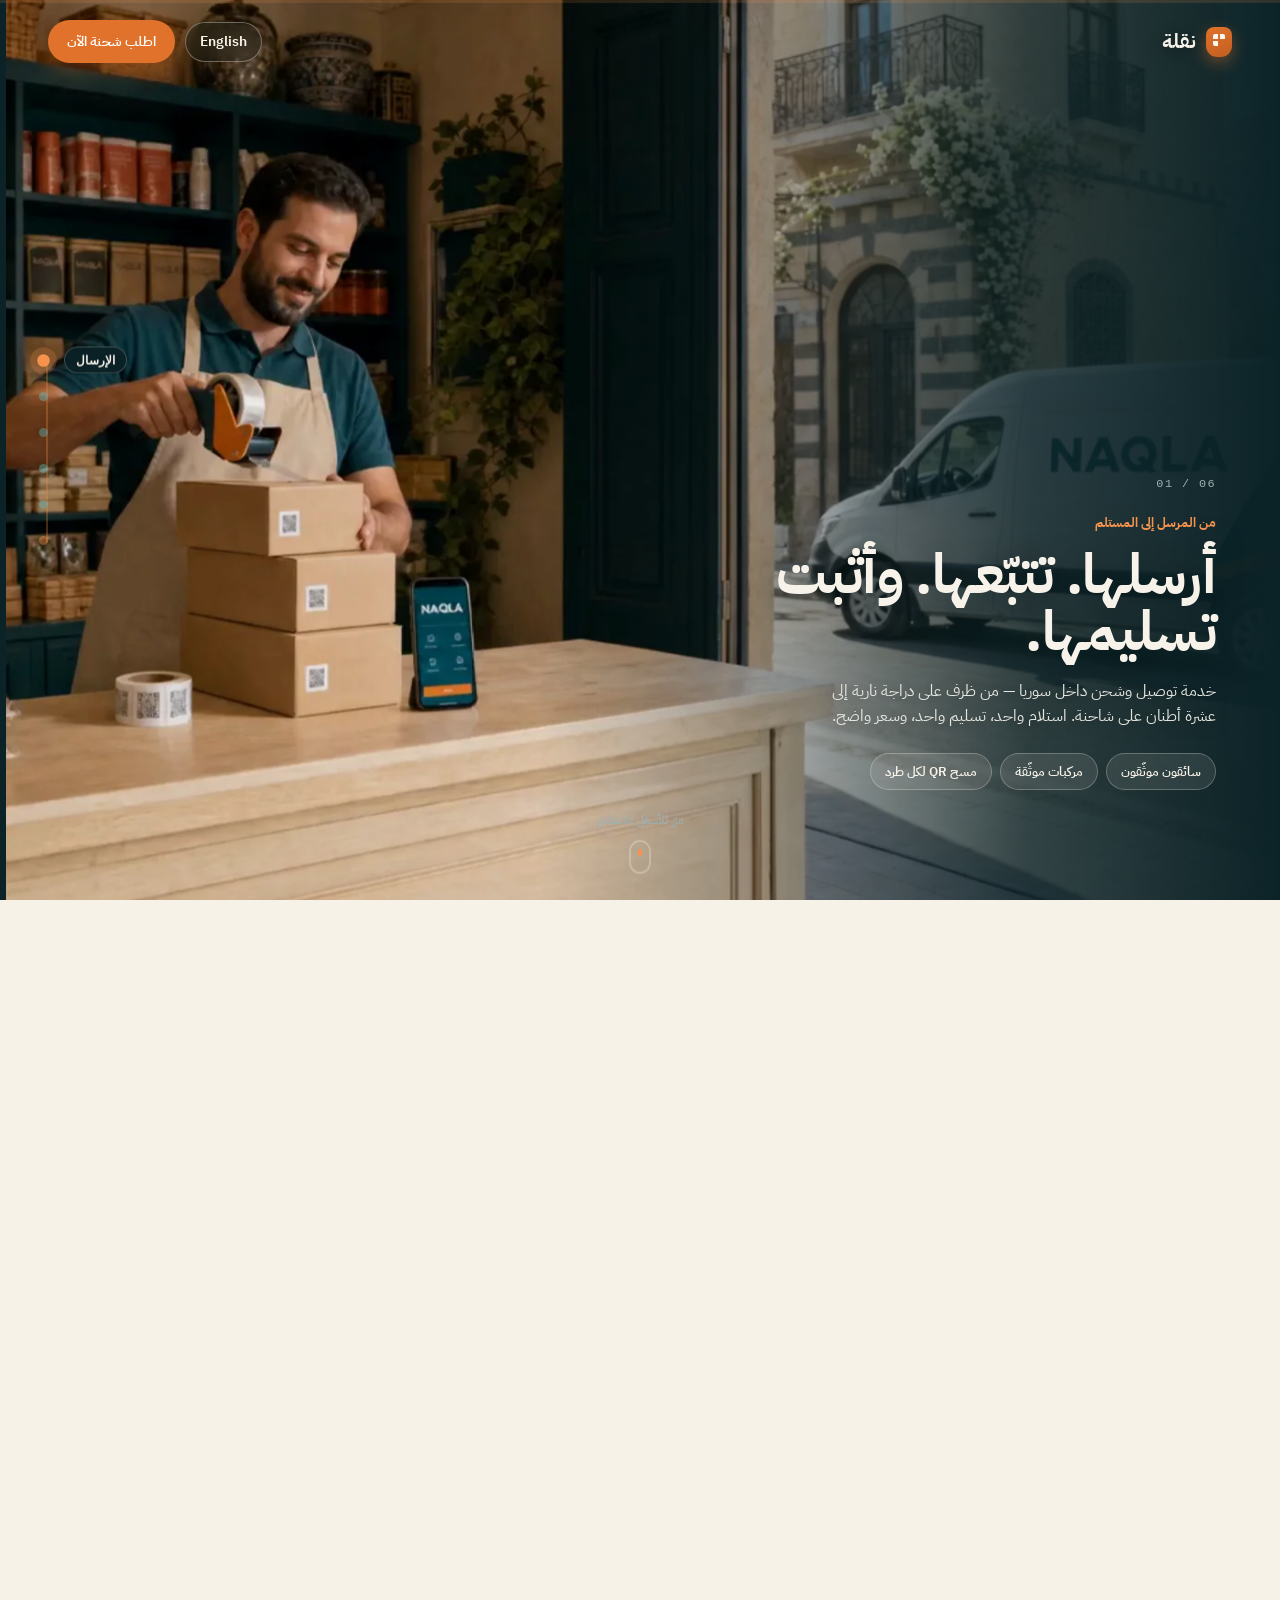
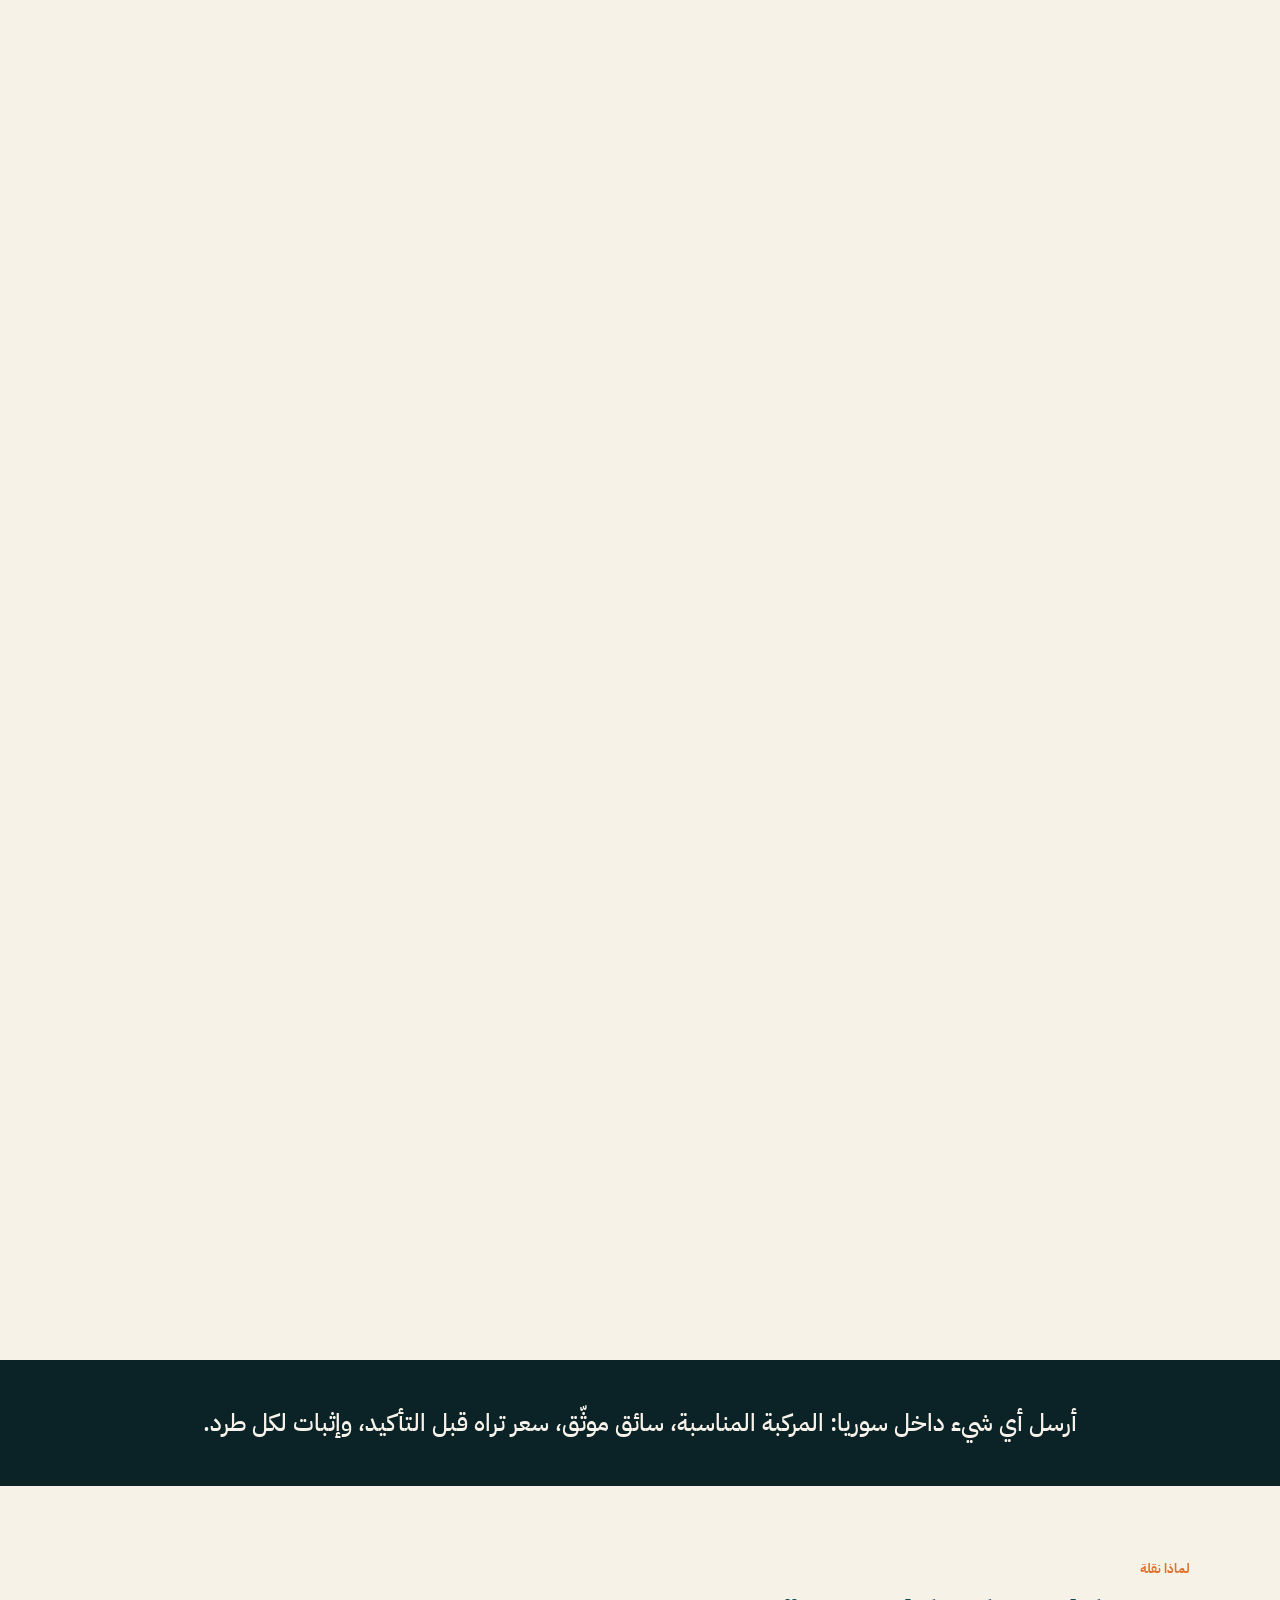
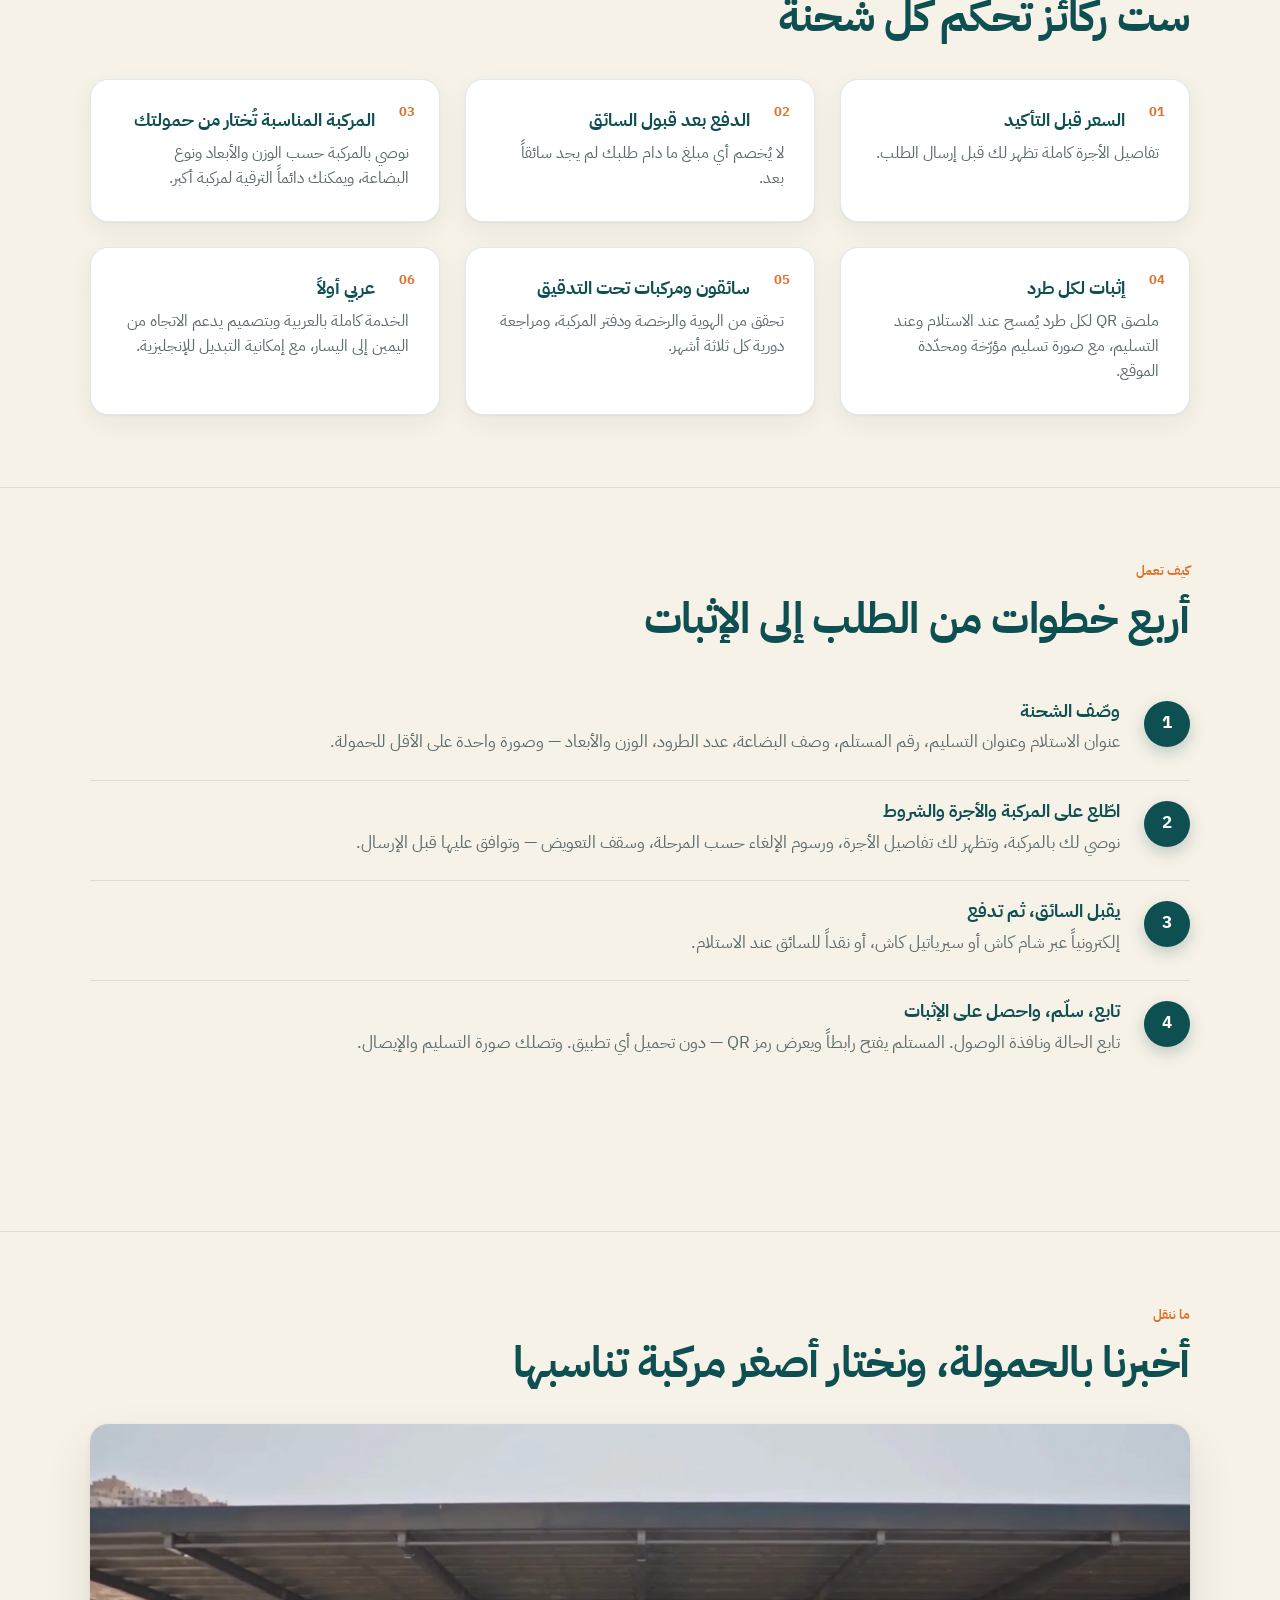
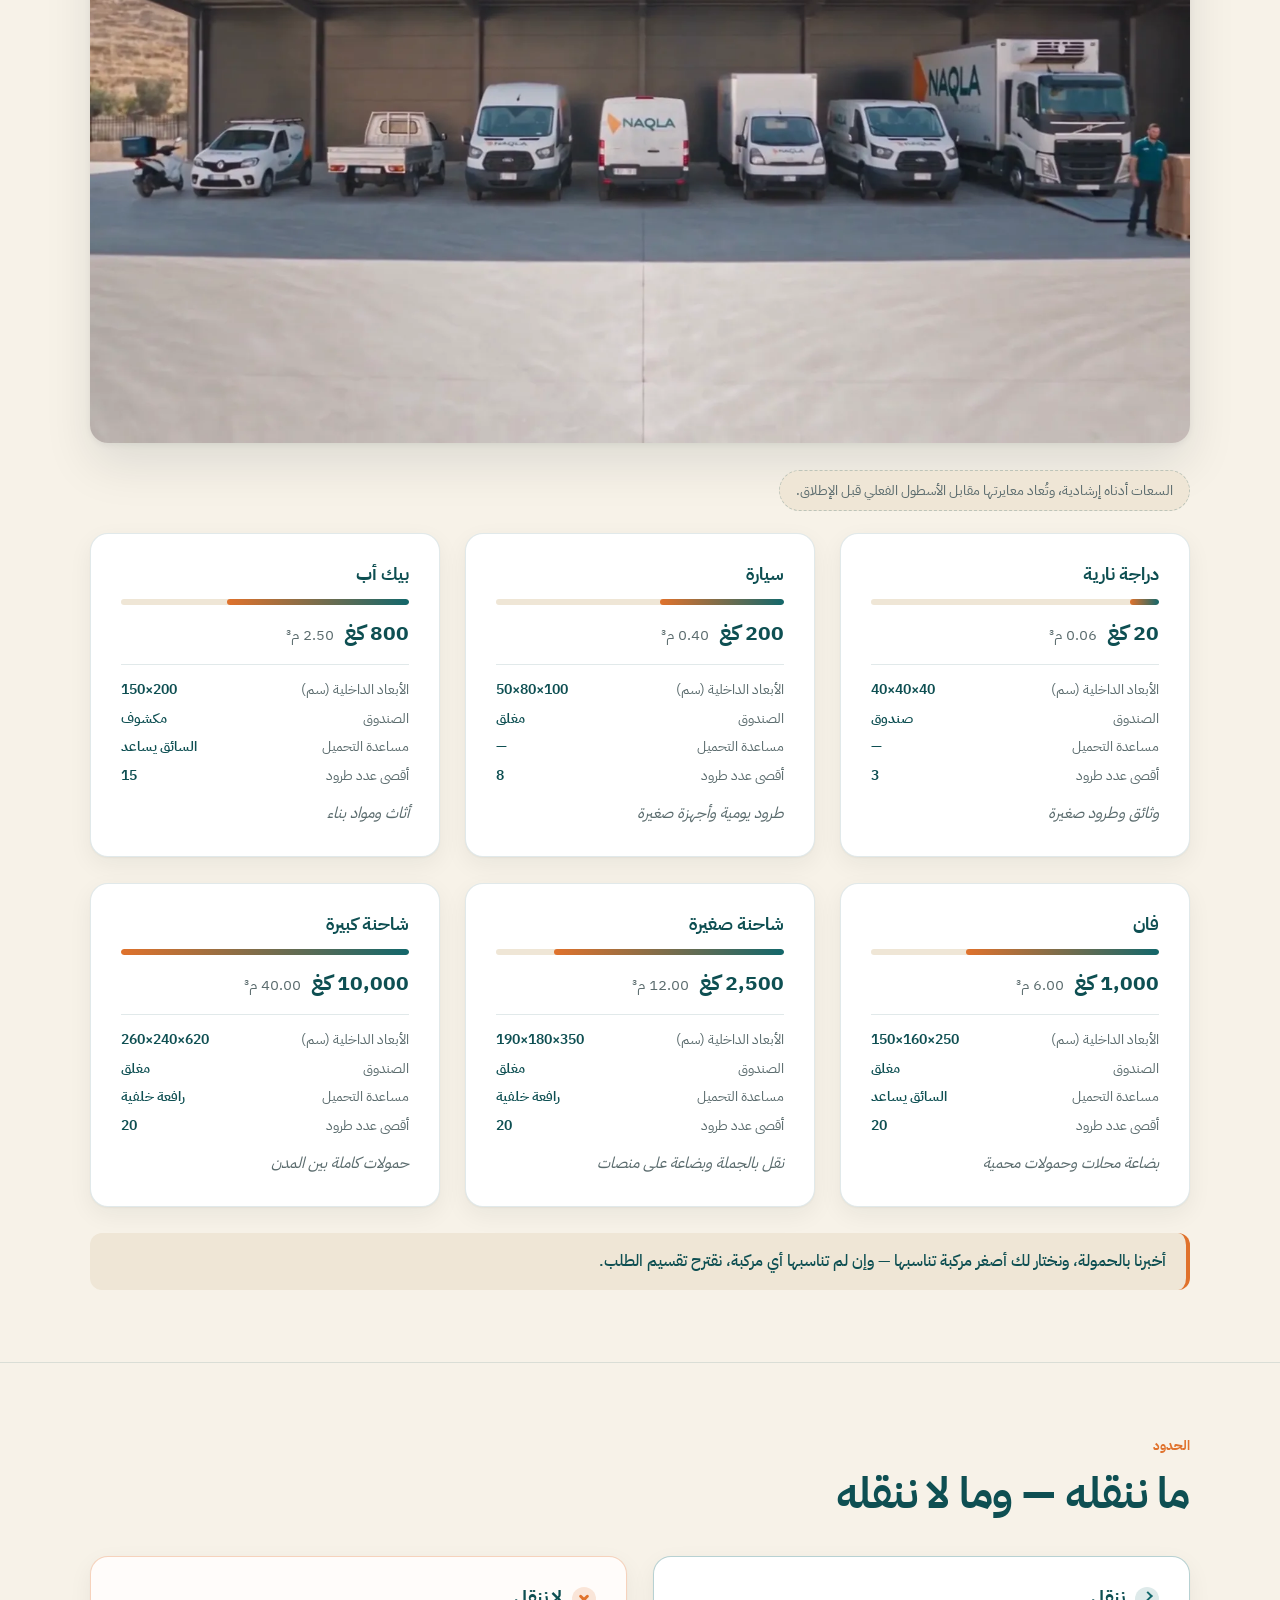
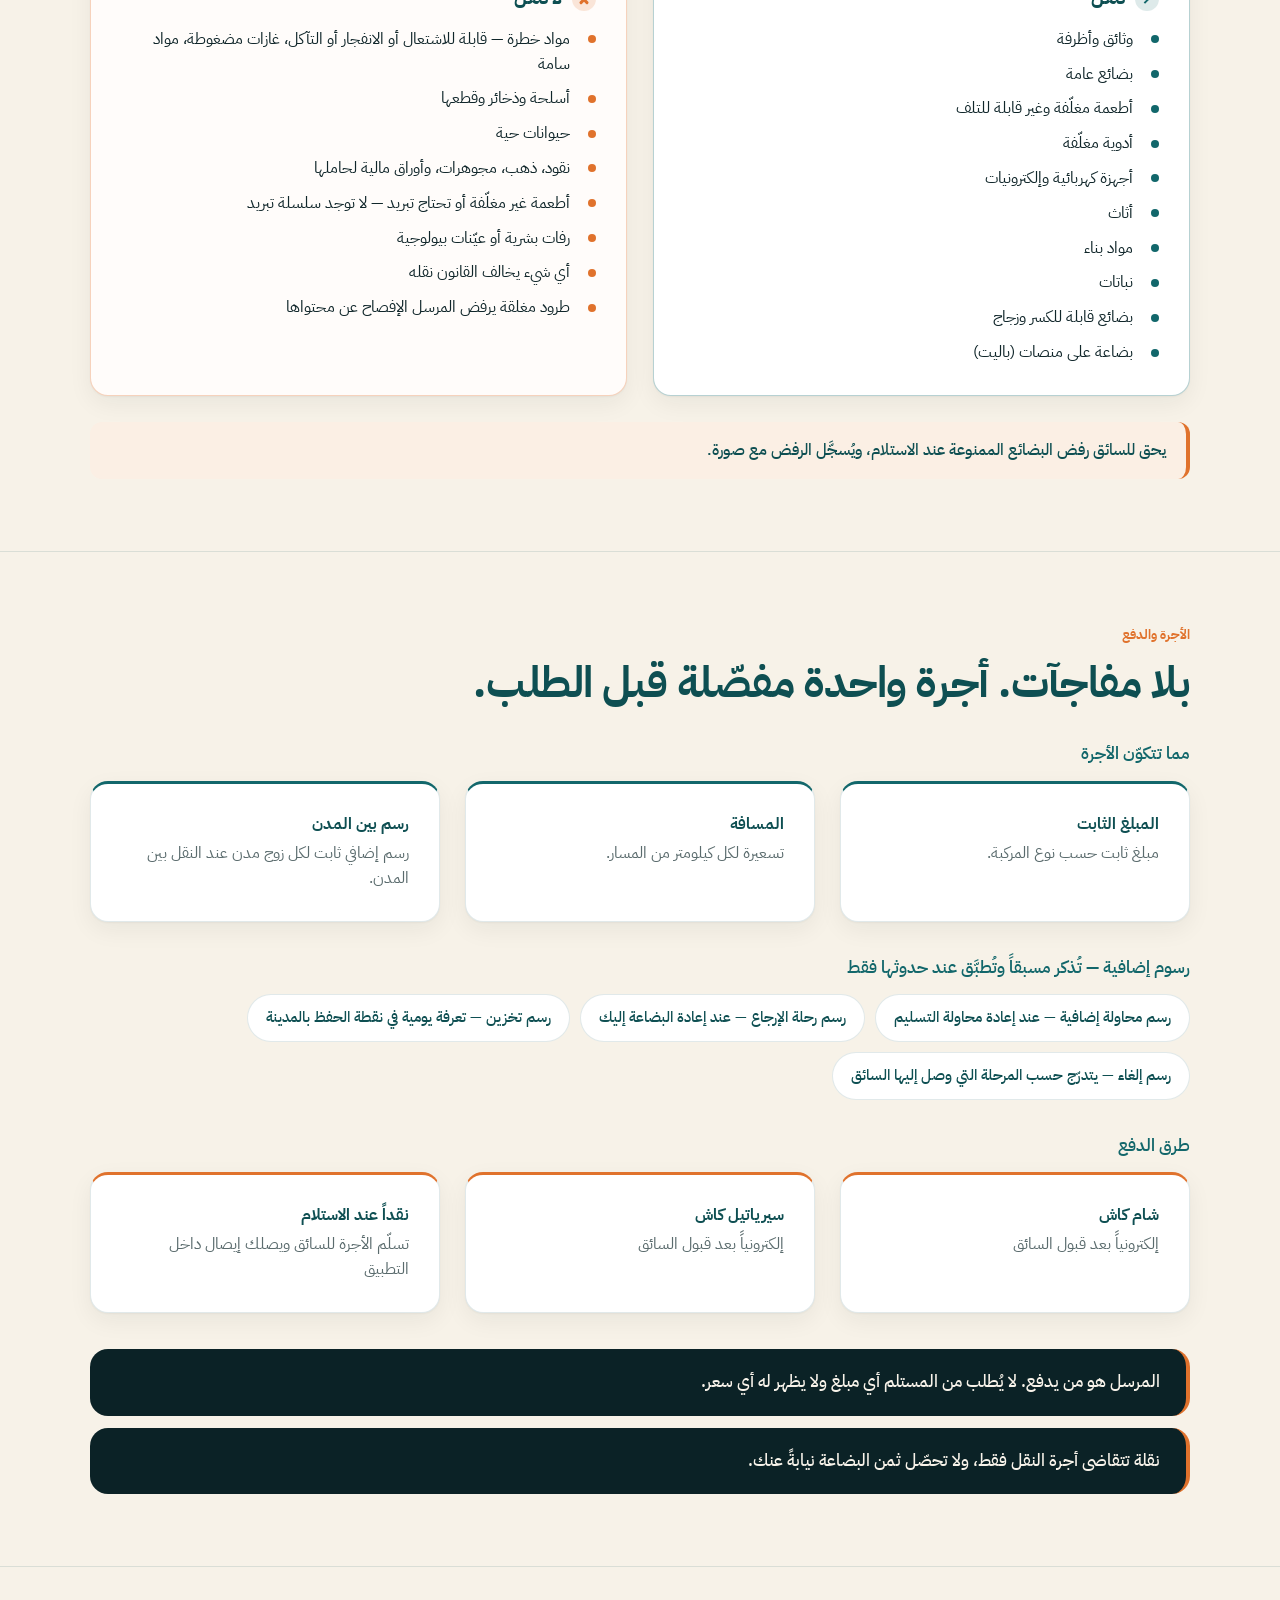
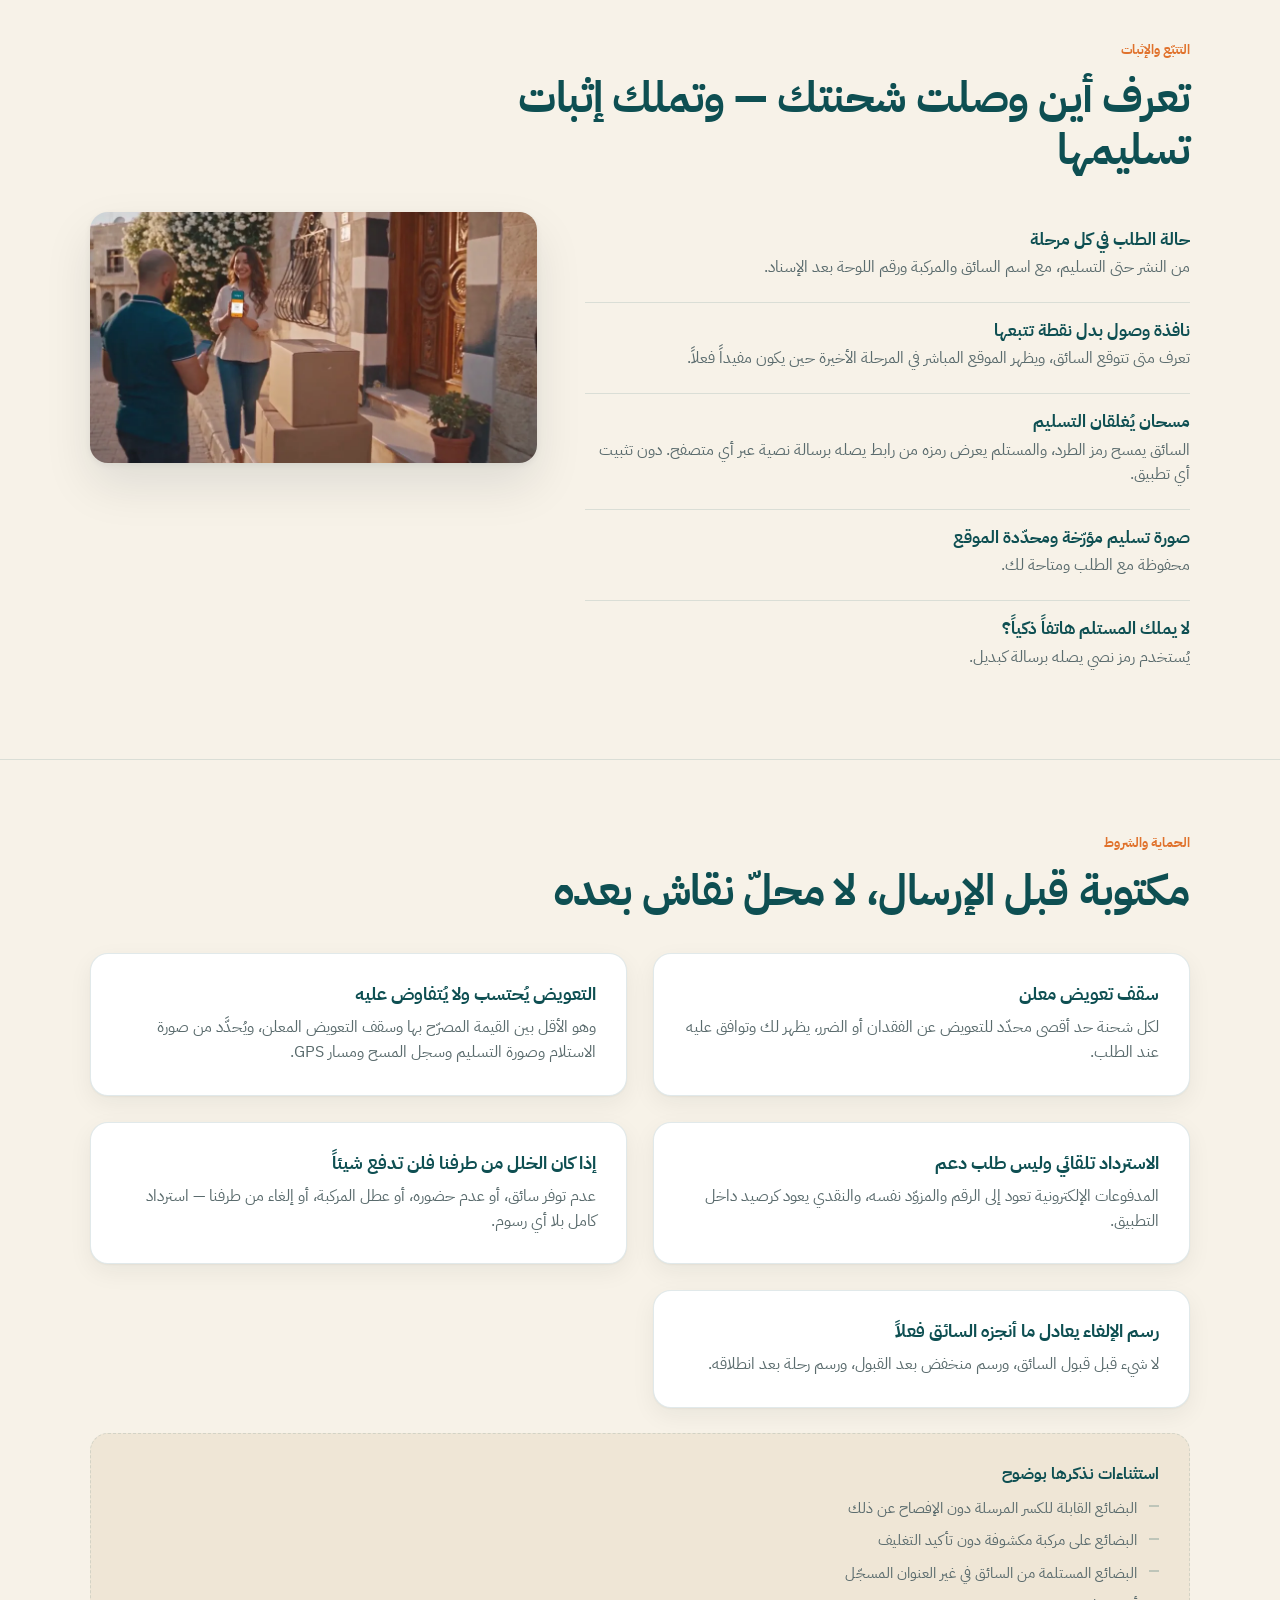
==== commit 5783aed1: "Rebuild the camera flight: Damascus-specific, NAQLA-branded (v2) Replaces the film with a re-shot si" ====
--- a/index.html
+++ b/index.html
@@ -126,7 +126,7 @@
         <h2 class="s-title" id="fleet-title">أخبرنا بالحمولة، ونختار أصغر مركبة تناسبها</h2>
       </header>
         <figure class="shot reveal">
-          <img src="assets/img/fleet.webp" width="1800" height="1018" loading="lazy" decoding="async"
+          <img src="assets/img/fleet@1800.webp" width="1800" height="1013" loading="lazy" decoding="async"
                alt="مركبات نقلة الست في ساحة الأسطول">
         </figure>
         <p class="caveat reveal">السعات أدناه إرشادية، وتُعاد معايرتها مقابل الأسطول الفعلي قبل الإطلاق.</p>
